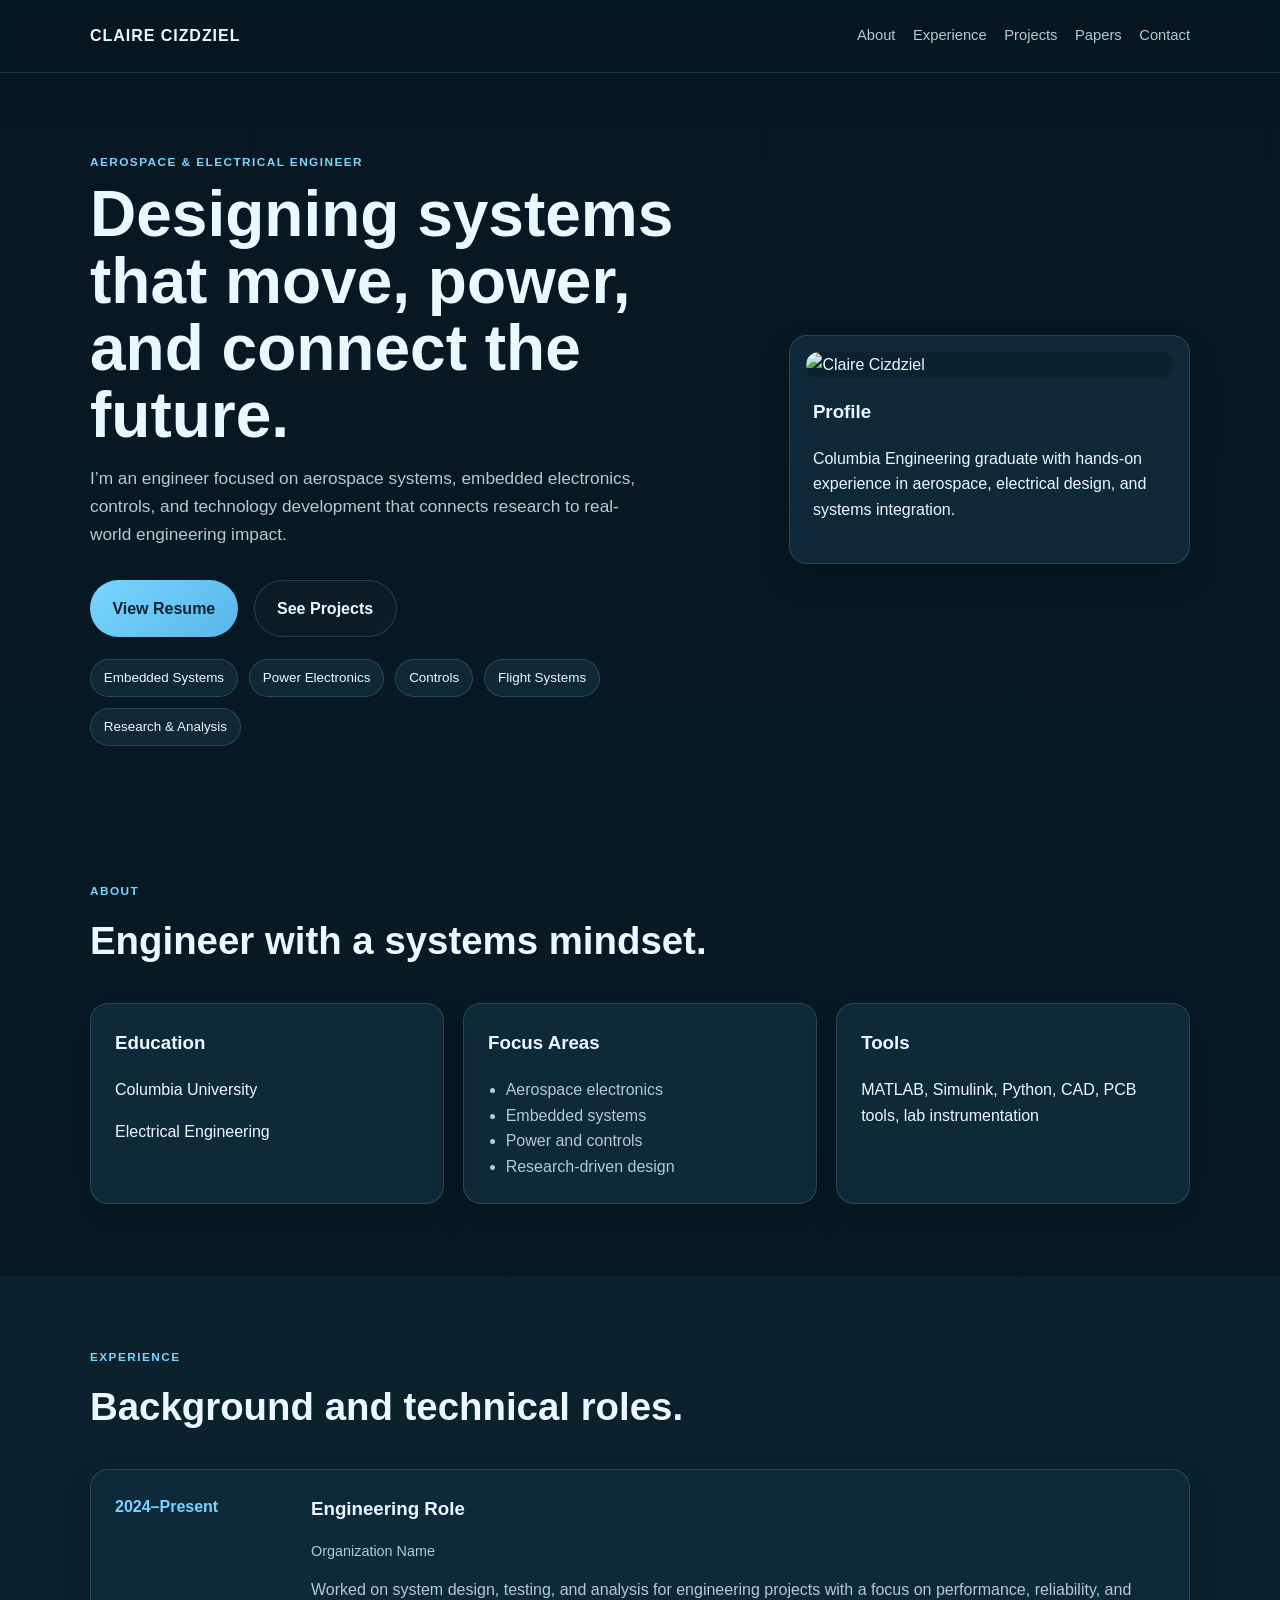
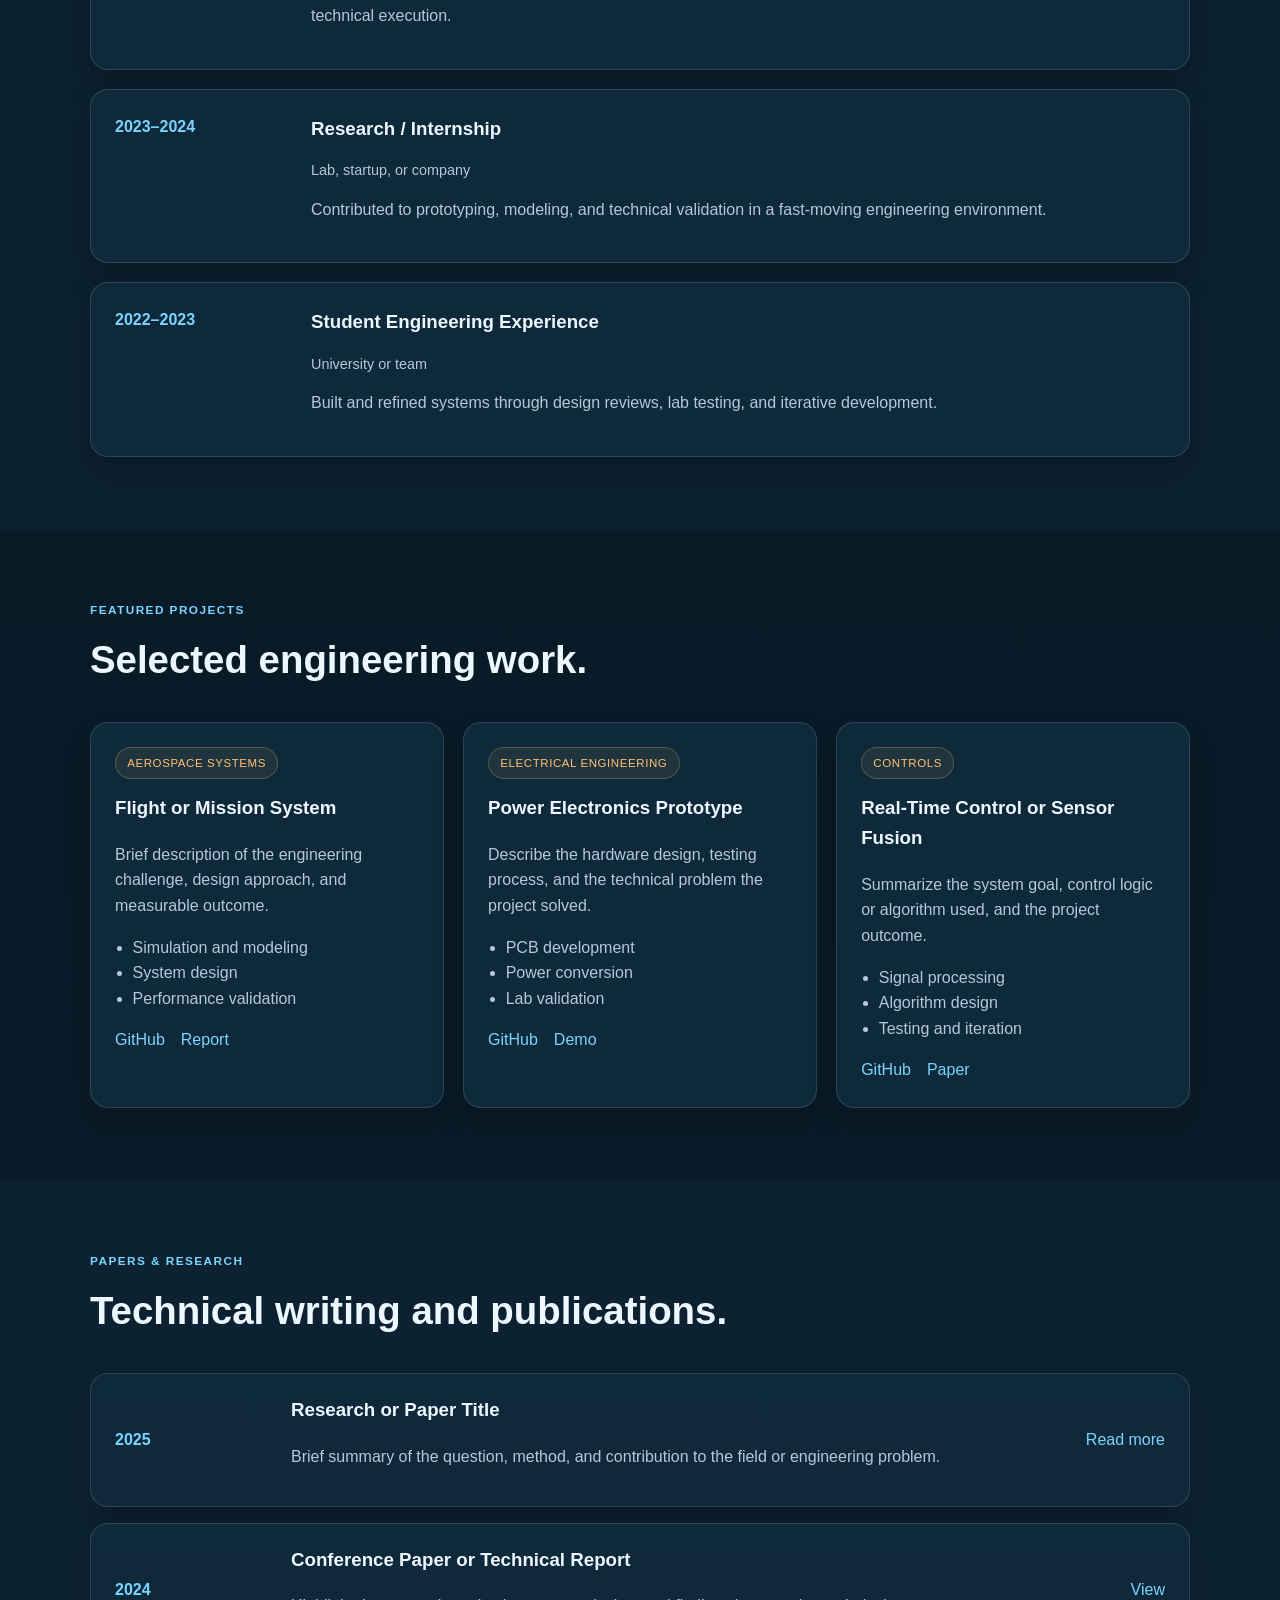
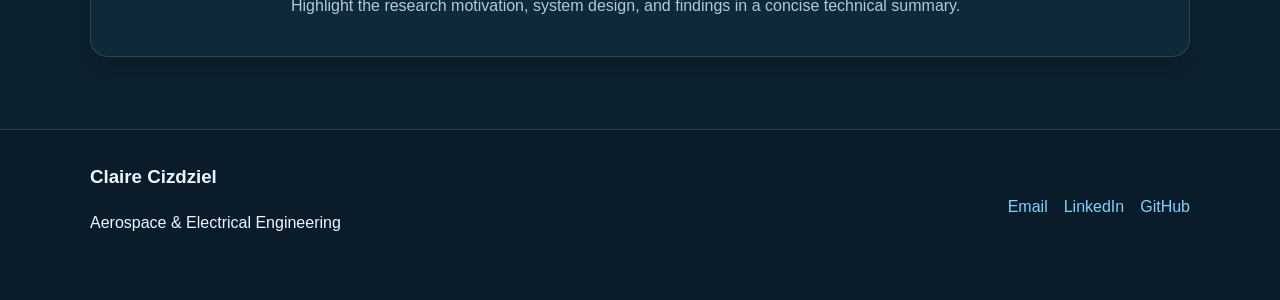
==== index.html @ 83de4743 "site skeleton" ====
<!DOCTYPE html>
<html lang="en">
  <head>
    <meta charset="UTF-8" />
    <meta name="viewport" content="width=device-width, initial-scale=1.0" />
    <title>Claire Cizdziel | Aerospace & Electrical Engineering</title>
    <meta
      name="description"
      content="Portfolio for Claire Cizdziel featuring aerospace and electrical engineering projects, resume, and research."
    />
    <link rel="stylesheet" href="styles.css" />
  </head>
  <body>
    <header class="topbar">
      <div class="container nav">
        <a href="#top" class="brand">Claire Cizdziel</a>
        <nav class="nav-links" aria-label="Main navigation">
          <a href="#about">About</a>
          <a href="#experience">Experience</a>
          <a href="#projects">Projects</a>
          <a href="#papers">Papers</a>
          <a href="#contact">Contact</a>
        </nav>
      </div>
    </header>

    <main id="top">
      <!-- HERO / INTRO SECTION
           Replace the title, short bio, and CTA links with your actual branding and resume PDF.
           Example: update name, headline, focus areas, and resume link.
      -->
      <section class="hero">
        <div class="container hero-grid">
          <div class="hero-copy">
            <p class="eyebrow">Aerospace &amp; Electrical Engineer</p>
            <h1>Designing systems that move, power, and connect the future.</h1>
            <p class="lead">
              I’m an engineer focused on aerospace systems, embedded electronics,
              controls, and technology development that connects research to
              real-world engineering impact.
            </p>

            <div class="hero-actions">
              <!-- Replace this resume link with your final PDF path or portfolio resume section. -->
              <a class="btn btn-primary" href="docs/assets/Claire_Cizdziel_2025_Resume.pdf" target="_blank">View Resume</a>
              <!-- Update this button text if you want a different CTA target. -->
              <a class="btn btn-secondary" href="#projects">See Projects</a>
            </div>

            <!-- Add your strongest technical keywords here: aerospace, controls, embedded, power, systems, CAD, etc. -->
            <ul class="chip-list" aria-label="Core engineering strengths">
              <li>Embedded Systems</li>
              <li>Power Electronics</li>
              <li>Controls</li>
              <li>Flight Systems</li>
              <li>Research &amp; Analysis</li>
            </ul>
          </div>

          <aside class="profile-card">
            <!-- Add your headshot or profile image here. Replace the src with your actual image file. -->
            <div class="profile-photo">
              <img src="docs/assets/DU Profile.png" alt="Claire Cizdziel" />
            </div>
            <div class="mini-bio">
              <h3>Profile</h3>
              <p>
                Columbia Engineering graduate with hands-on experience in
                aerospace, electrical design, and systems integration.
              </p>
            </div>
          </aside>
        </div>
      </section>

      <!-- ABOUT SECTION
           Use this area for your education, technical focus, and core capabilities.
           Update each card with your real background and skills.
      -->
      <section id="about" class="section">
        <div class="container">
          <div class="section-header">
            <p class="eyebrow">About</p>
            <h2>Engineer with a systems mindset.</h2>
          </div>

          <div class="about-grid">
            <article class="info-card">
              <!-- Replace with your actual school, degree, and graduation year. -->
              <h3>Education</h3>
              <p>Columbia University</p>
              <p>Electrical Engineering</p>
            </article>

            <article class="info-card">
              <!-- Add your strongest engineering interest areas here. -->
              <h3>Focus Areas</h3>
              <ul>
                <li>Aerospace electronics</li>
                <li>Embedded systems</li>
                <li>Power and controls</li>
                <li>Research-driven design</li>
              </ul>
            </article>

            <article class="info-card">
              <!-- List tools and software you actually use in your work. -->
              <h3>Tools</h3>
              <p>MATLAB, Simulink, Python, CAD, PCB tools, lab instrumentation</p>
            </article>
          </div>
        </div>
      </section>

      <!-- EXPERIENCE / RESUME SECTION
           This is where you should paste the timeline from your resume.
           Keep each entry as: role, company, dates, 1-2 sentence description.
      -->
      <section id="experience" class="section section-alt">
        <div class="container">
          <div class="section-header">
            <p class="eyebrow">Experience</p>
            <h2>Background and technical roles.</h2>
          </div>

          <div class="timeline">
            <article class="timeline-item">
              <!-- Replace with your actual role date range. -->
              <div class="timeline-date">2024–Present</div>
              <div>
                <!-- Replace with actual title and company. -->
                <h3>Engineering Role</h3>
                <p class="meta">Organization Name</p>
                <p>
                  Worked on system design, testing, and analysis for engineering
                  projects with a focus on performance, reliability, and technical
                  execution.
                </p>
              </div>
            </article>

            <article class="timeline-item">
              <!-- Add more roles here in the same format as your resume. -->
              <div class="timeline-date">2023–2024</div>
              <div>
                <h3>Research / Internship</h3>
                <p class="meta">Lab, startup, or company</p>
                <p>
                  Contributed to prototyping, modeling, and technical validation
                  in a fast-moving engineering environment.
                </p>
              </div>
            </article>

            <article class="timeline-item">
              <div class="timeline-date">2022–2023</div>
              <div>
                <h3>Student Engineering Experience</h3>
                <p class="meta">University or team</p>
                <p>
                  Built and refined systems through design reviews, lab testing,
                  and iterative development.
                </p>
              </div>
            </article>
          </div>
        </div>
      </section>

      <!-- FEATURED PROJECTS SECTION
           Add your strongest 3-5 projects here.
           Keep each card concise: title, category, 1-sentence summary, 3 skill bullets, links.
      -->
      <section id="projects" class="section">
        <div class="container">
          <div class="section-header">
            <p class="eyebrow">Featured Projects</p>
            <h2>Selected engineering work.</h2>
          </div>

          <div class="project-grid">
            <article class="project-card">
              <!-- Replace with your best aerospace or systems project. -->
              <span class="tag">Aerospace Systems</span>
              <h3>Flight or Mission System</h3>
              <p>
                Brief description of the engineering challenge, design approach,
                and measurable outcome.
              </p>
              <ul>
                <li>Simulation and modeling</li>
                <li>System design</li>
                <li>Performance validation</li>
              </ul>
              <div class="project-links">
                <!-- Link to GitHub, demo, poster, or report. -->
                <a href="#">GitHub</a>
                <a href="#">Report</a>
              </div>
            </article>

            <article class="project-card">
              <!-- Use this block for a power, hardware, or embedded systems project. -->
              <span class="tag">Electrical Engineering</span>
              <h3>Power Electronics Prototype</h3>
              <p>
                Describe the hardware design, testing process, and the technical
                problem the project solved.
              </p>
              <ul>
                <li>PCB development</li>
                <li>Power conversion</li>
                <li>Lab validation</li>
              </ul>
              <div class="project-links">
                <a href="#">GitHub</a>
                <a href="#">Demo</a>
              </div>
            </article>

            <article class="project-card">
              <!-- Use this for controls, signal processing, or algorithm-heavy work. -->
              <span class="tag">Controls</span>
              <h3>Real-Time Control or Sensor Fusion</h3>
              <p>
                Summarize the system goal, control logic or algorithm used, and
                the project outcome.
              </p>
              <ul>
                <li>Signal processing</li>
                <li>Algorithm design</li>
                <li>Testing and iteration</li>
              </ul>
              <div class="project-links">
                <a href="#">GitHub</a>
                <a href="#">Paper</a>
              </div>
            </article>
          </div>
        </div>
      </section>

      <!-- PAPERS / RESEARCH SECTION
           Add publications, conference posters, reports, or technical writing here.
           Each item can include title, year, summary, and link.
      -->
      <section id="papers" class="section section-alt">
        <div class="container">
          <div class="section-header">
            <p class="eyebrow">Papers &amp; Research</p>
            <h2>Technical writing and publications.</h2>
          </div>

          <div class="paper-list">
            <article class="paper-card">
              <!-- Replace with a paper title, year, and short abstract summary. -->
              <div class="paper-year">2025</div>
              <div>
                <h3>Research or Paper Title</h3>
                <p>
                  Brief summary of the question, method, and contribution to the
                  field or engineering problem.
                </p>
              </div>
              <a href="#">Read more</a>
            </article>

            <article class="paper-card">
              <!-- Add additional papers or technical reports here. -->
              <div class="paper-year">2024</div>
              <div>
                <h3>Conference Paper or Technical Report</h3>
                <p>
                  Highlight the research motivation, system design, and findings
                  in a concise technical summary.
                </p>
              </div>
              <a href="#">View</a>
            </article>
          </div>
        </div>
      </section>
    </main>

    <!-- CONTACT FOOTER
         Replace the email, LinkedIn, GitHub, and resume links with your actual public profiles.
    -->
    <footer id="contact">
      <div class="container footer-row">
        <div>
          <h3>Claire Cizdziel</h3>
          <p>Aerospace &amp; Electrical Engineering</p>
        </div>

        <div class="contact-links">
          <a href="mailto:clairecizdziel@gmail.com">Email</a>
          <a href="https://www.linkedin.com/in/claire-cizdziel/" target="_blank" rel="noreferrer">LinkedIn</a>
          <a href="https://github.com/" target="_blank" rel="noreferrer">GitHub</a>
        </div>
      </div>
    </footer>
  </body>
</html>
---- styles.css ----
:root {
  --bg: #071822;
  --bg-soft: #0d2230;
  --panel: #102b3b;
  --panel-alt: #15364a;
  --text: #edf7ff;
  --muted: #b4c9d8;
  --line: rgba(180, 201, 216, 0.18);
  --primary: #7bd4ff;
  --primary-strong: #57b7e8;
  --accent: #ffbf75;
  --shadow: rgba(0, 0, 0, 0.2);
}

* {
  box-sizing: border-box;
}

html {
  scroll-behavior: smooth;
}

body {
  margin: 0;
  font-family: Arial, Helvetica, sans-serif;
  background: linear-gradient(180deg, var(--bg) 0%, #0a1c2a 100%);
  color: var(--text);
  line-height: 1.6;
}

img {
  max-width: 100%;
  display: block;
}

p,
ul,
h1,
h2,
h3 {
  margin-top: 0;
}

a {
  color: var(--primary);
  text-decoration: none;
}

a:hover {
  text-decoration: underline;
}

.container {
  width: min(1100px, calc(100% - 2rem));
  margin: 0 auto;
}

.topbar {
  position: sticky;
  top: 0;
  z-index: 20;
  background: rgba(7, 24, 34, 0.85);
  border-bottom: 1px solid var(--line);
  backdrop-filter: blur(8px);
}

.nav {
  display: flex;
  justify-content: space-between;
  align-items: center;
  min-height: 72px;
  gap: 1rem;
}

.brand {
  font-size: 1rem;
  font-weight: 700;
  letter-spacing: 0.06em;
  text-transform: uppercase;
  color: var(--text);
}

.nav-links {
  display: flex;
  flex-wrap: wrap;
  gap: 1.1rem;
}

.nav-links a {
  color: var(--muted);
  font-size: 0.92rem;
}

.section {
  padding: 4.5rem 0;
}

.section-alt {
  background: rgba(16, 43, 59, 0.45);
}

.section-header {
  margin-bottom: 2rem;
}

.eyebrow {
  margin-bottom: 0.55rem;
  font-size: 0.74rem;
  letter-spacing: 0.12em;
  text-transform: uppercase;
  color: var(--primary);
  font-weight: 700;
}

h1 {
  font-size: clamp(2.4rem, 5vw, 4.25rem);
  line-height: 1.05;
  margin-bottom: 1rem;
}

h2 {
  font-size: clamp(2rem, 3vw, 2.8rem);
  margin-bottom: 0.5rem;
}

.lead {
  font-size: 1.08rem;
  color: var(--muted);
  max-width: 58ch;
}

.hero {
  padding: 5rem 0 4rem;
}

.hero-grid {
  display: grid;
  grid-template-columns: 1.5fr 0.9fr;
  gap: 2rem;
  align-items: center;
}

.hero-actions {
  display: flex;
  flex-wrap: wrap;
  gap: 1rem;
  margin: 2rem 0 1.4rem;
}

.btn {
  display: inline-flex;
  align-items: center;
  justify-content: center;
  padding: 0.9rem 1.4rem;
  border-radius: 999px;
  font-weight: 700;
  transition: transform 0.15s ease;
}

.btn:hover {
  transform: translateY(-1px);
  text-decoration: none;
}

.btn-primary {
  background: linear-gradient(135deg, var(--primary), var(--primary-strong));
  color: #06222e;
}

.btn-secondary {
  border: 1px solid var(--line);
  color: var(--text);
  background: rgba(255, 255, 255, 0.02);
}

.chip-list {
  list-style: none;
  margin: 0;
  padding: 0;
  display: flex;
  flex-wrap: wrap;
  gap: 0.7rem;
}

.chip-list li {
  border: 1px solid rgba(123, 212, 255, 0.2);
  background: rgba(123, 212, 255, 0.08);
  padding: 0.45rem 0.8rem;
  border-radius: 999px;
  color: var(--text);
  font-size: 0.84rem;
}

.profile-card,
.info-card,
.project-card,
.paper-card,
.timeline-item {
  background: rgba(16, 43, 59, 0.92);
  border: 1px solid var(--line);
  border-radius: 18px;
  box-shadow: 0 16px 30px var(--shadow);
}

.profile-card {
  padding: 1rem;
}

.profile-photo {
  border-radius: 16px;
  overflow: hidden;
  background: #0d2230;
  margin-bottom: 1rem;
}

.profile-photo img {
  width: 100%;
  height: 100%;
  object-fit: cover;
}

.mini-bio {
  padding: 0.2rem 0.4rem 0.5rem;
}

.about-grid {
  display: grid;
  grid-template-columns: repeat(3, minmax(0, 1fr));
  gap: 1.2rem;
}

.info-card {
  padding: 1.5rem;
}

.info-card ul {
  margin: 0.8rem 0 0 1.1rem;
  padding: 0;
  color: var(--muted);
}

.timeline {
  display: grid;
  gap: 1.2rem;
}

.timeline-item {
  display: grid;
  grid-template-columns: 180px 1fr;
  gap: 1rem;
  padding: 1.5rem;
}

.timeline-date {
  color: var(--primary);
  font-weight: 700;
}

.meta {
  color: var(--muted);
  font-size: 0.9rem;
  margin-top: -0.2rem;
}

.timeline-item p {
  color: var(--muted);
}

.project-grid {
  display: grid;
  grid-template-columns: repeat(3, minmax(0, 1fr));
  gap: 1.2rem;
}

.project-card {
  padding: 1.5rem;
}

.tag {
  display: inline-block;
  padding: 0.35rem 0.7rem;
  border-radius: 999px;
  font-size: 0.72rem;
  letter-spacing: 0.05em;
  text-transform: uppercase;
  border: 1px solid rgba(255, 191, 117, 0.25);
  background: rgba(255, 191, 117, 0.08);
  color: var(--accent);
  margin-bottom: 0.9rem;
}

.project-card p,
.project-card li,
.paper-card p {
  color: var(--muted);
}

.project-card ul {
  margin: 1rem 0 0 1.1rem;
  padding: 0;
}

.project-links {
  display: flex;
  gap: 1rem;
  margin-top: 1rem;
  flex-wrap: wrap;
}

.paper-list {
  display: grid;
  gap: 1rem;
}

.paper-card {
  padding: 1.3rem 1.5rem;
  display: grid;
  grid-template-columns: 160px 1fr auto;
  gap: 1rem;
  align-items: center;
}

.paper-year {
  color: var(--primary);
  font-weight: 700;
}

footer {
  padding: 2rem 0 3rem;
  border-top: 1px solid var(--line);
}

.footer-row {
  display: flex;
  justify-content: space-between;
  align-items: center;
  gap: 1rem;
  flex-wrap: wrap;
}

.contact-links {
  display: flex;
  gap: 1rem;
  flex-wrap: wrap;
}

@media (max-width: 860px) {
  .hero-grid,
  .about-grid,
  .project-grid,
  .paper-card,
  .timeline-item {
    grid-template-columns: 1fr;
  }

  .nav {
    flex-direction: column;
    justify-content: center;
    padding: 1rem 0;
  }

  .nav-links {
    justify-content: center;
  }

  .hero {
    padding-top: 3.5rem;
  }
}
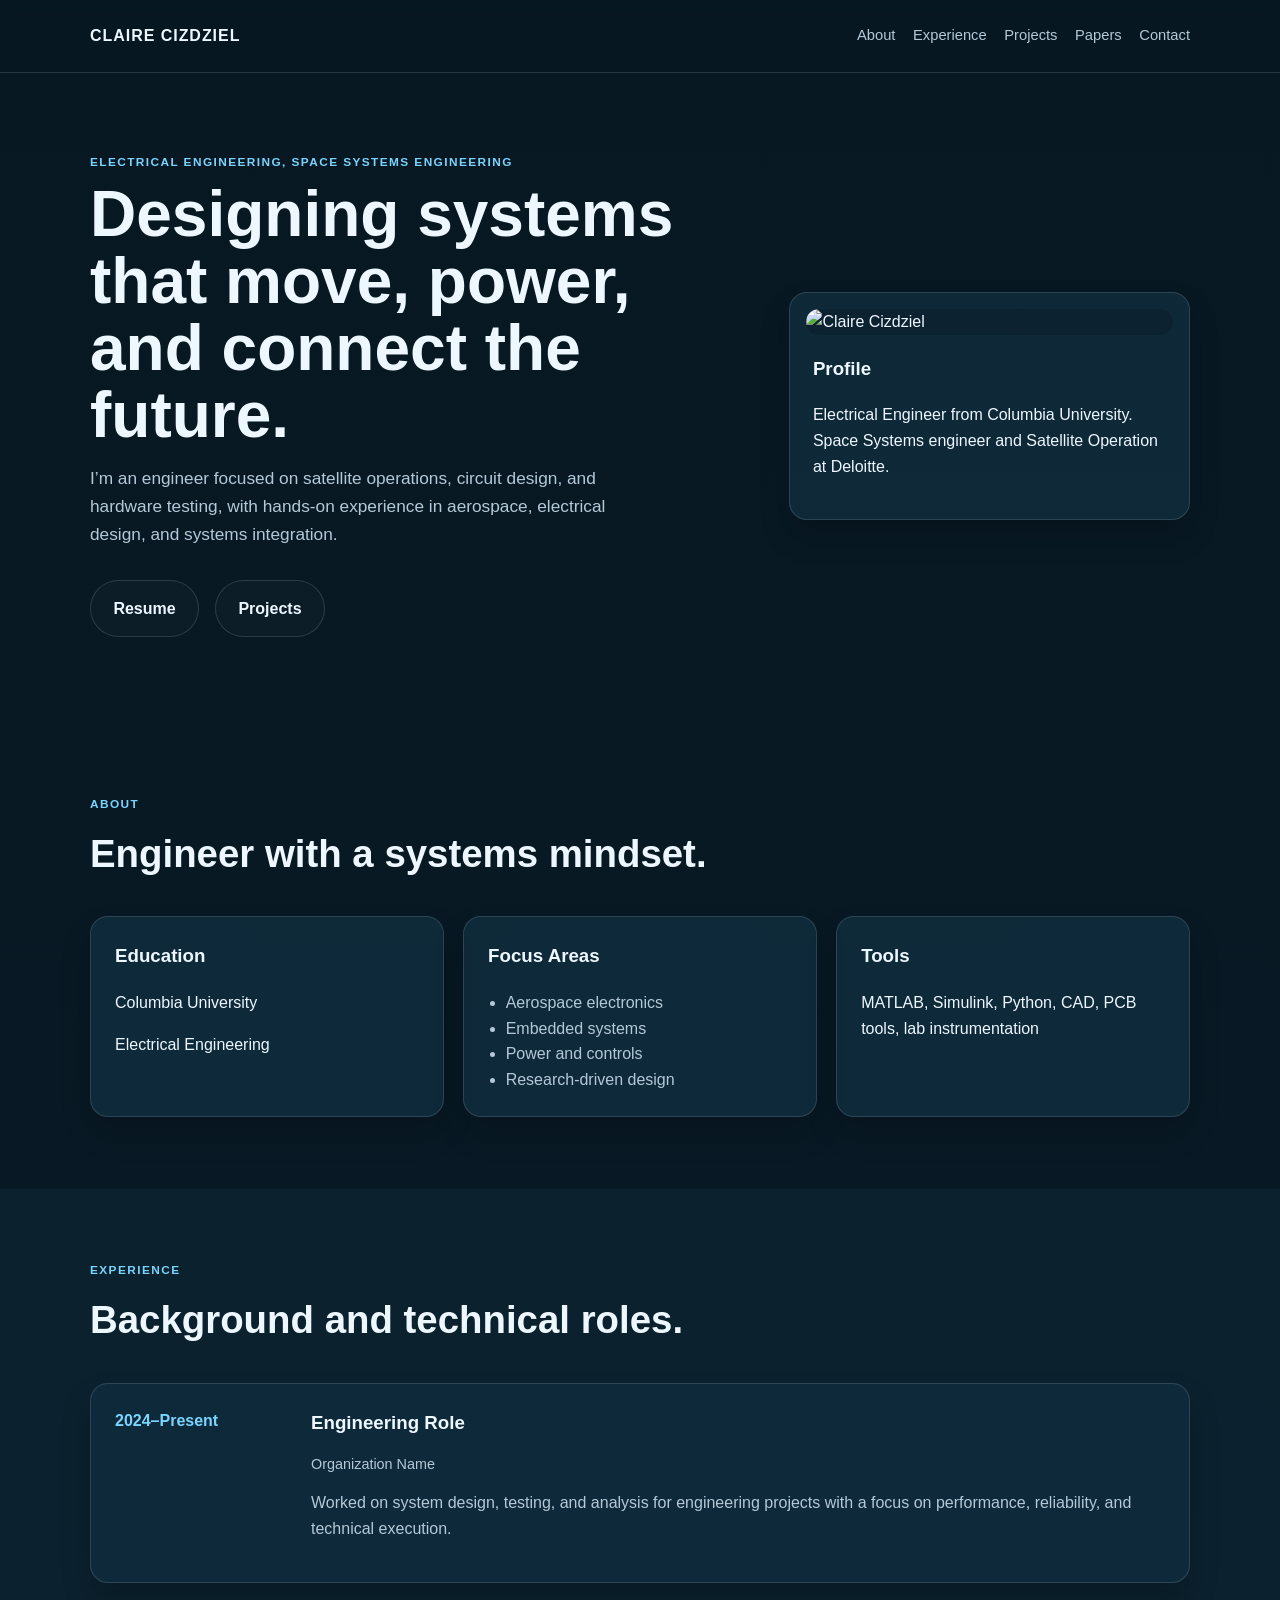
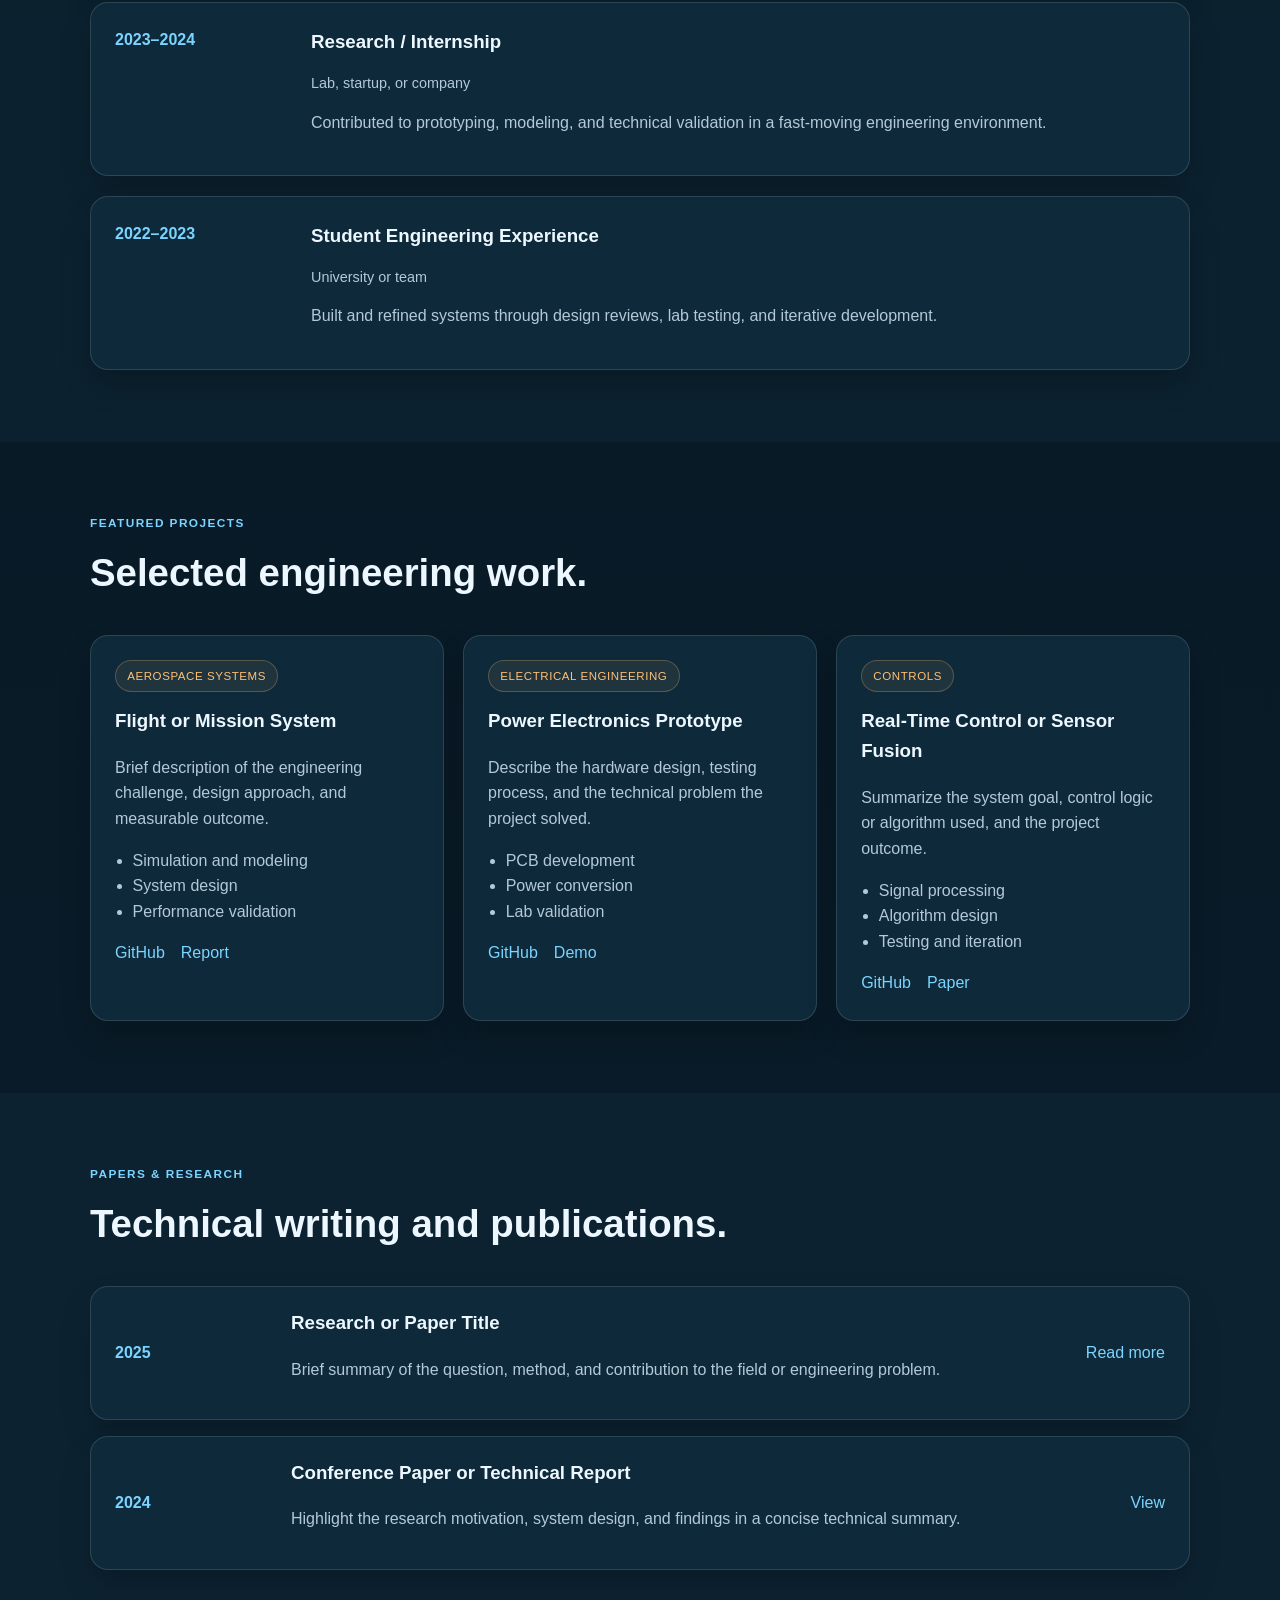
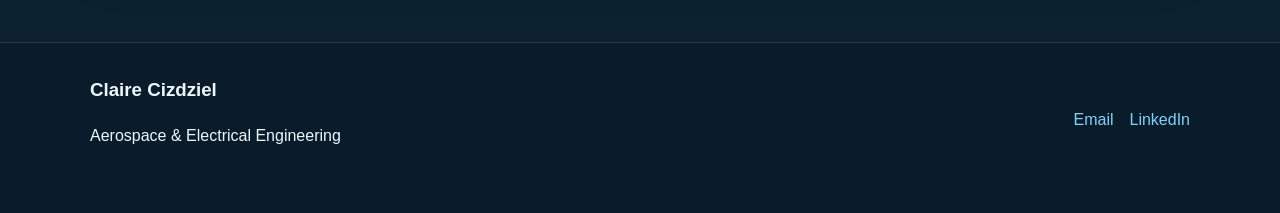
==== commit 42bb9c71: "update webpage" ====
--- a/index.html
+++ b/index.html
@@ -3,10 +3,10 @@
   <head>
     <meta charset="UTF-8" />
     <meta name="viewport" content="width=device-width, initial-scale=1.0" />
-    <title>Claire Cizdziel | Aerospace & Electrical Engineering</title>
+    <title>Claire Cizdziel Portfolio </title>
     <meta
       name="description"
-      content="Portfolio for Claire Cizdziel featuring aerospace and electrical engineering projects, resume, and research."
+      content="Portfolio for Claire Cizdziel"
     />
     <link rel="stylesheet" href="styles.css" />
   </head>
@@ -32,29 +32,20 @@
       <section class="hero">
         <div class="container hero-grid">
           <div class="hero-copy">
-            <p class="eyebrow">Aerospace &amp; Electrical Engineer</p>
+            <p class="eyebrow">Electrical Engineering, Space Systems Engineering</p>
             <h1>Designing systems that move, power, and connect the future.</h1>
             <p class="lead">
-              I’m an engineer focused on aerospace systems, embedded electronics,
-              controls, and technology development that connects research to
-              real-world engineering impact.
+              I’m an engineer focused on satellite operations, circuit design, and hardware testing, with hands-on experience in
+                aerospace, electrical design, and systems integration.
             </p>
 
             <div class="hero-actions">
               <!-- Replace this resume link with your final PDF path or portfolio resume section. -->
-              <a class="btn btn-primary" href="docs/assets/Claire_Cizdziel_2025_Resume.pdf" target="_blank">View Resume</a>
+              <a class="btn btn-secondary" href="docs/assets/Claire_Cizdziel_2025_Resume.pdf" target="_blank">Resume</a>
               <!-- Update this button text if you want a different CTA target. -->
-              <a class="btn btn-secondary" href="#projects">See Projects</a>
+              <a class="btn btn-secondary" href="#projects">Projects</a>
             </div>
 
-            <!-- Add your strongest technical keywords here: aerospace, controls, embedded, power, systems, CAD, etc. -->
-            <ul class="chip-list" aria-label="Core engineering strengths">
-              <li>Embedded Systems</li>
-              <li>Power Electronics</li>
-              <li>Controls</li>
-              <li>Flight Systems</li>
-              <li>Research &amp; Analysis</li>
-            </ul>
           </div>
 
           <aside class="profile-card">
@@ -65,8 +56,7 @@
             <div class="mini-bio">
               <h3>Profile</h3>
               <p>
-                Columbia Engineering graduate with hands-on experience in
-                aerospace, electrical design, and systems integration.
+                Electrical Engineer from Columbia University. Space Systems engineer and Satellite Operation at Deloitte.
               </p>
             </div>
           </aside>
@@ -295,7 +285,6 @@
         <div class="contact-links">
           <a href="mailto:clairecizdziel@gmail.com">Email</a>
           <a href="https://www.linkedin.com/in/claire-cizdziel/" target="_blank" rel="noreferrer">LinkedIn</a>
-          <a href="https://github.com/" target="_blank" rel="noreferrer">GitHub</a>
         </div>
       </div>
     </footer>
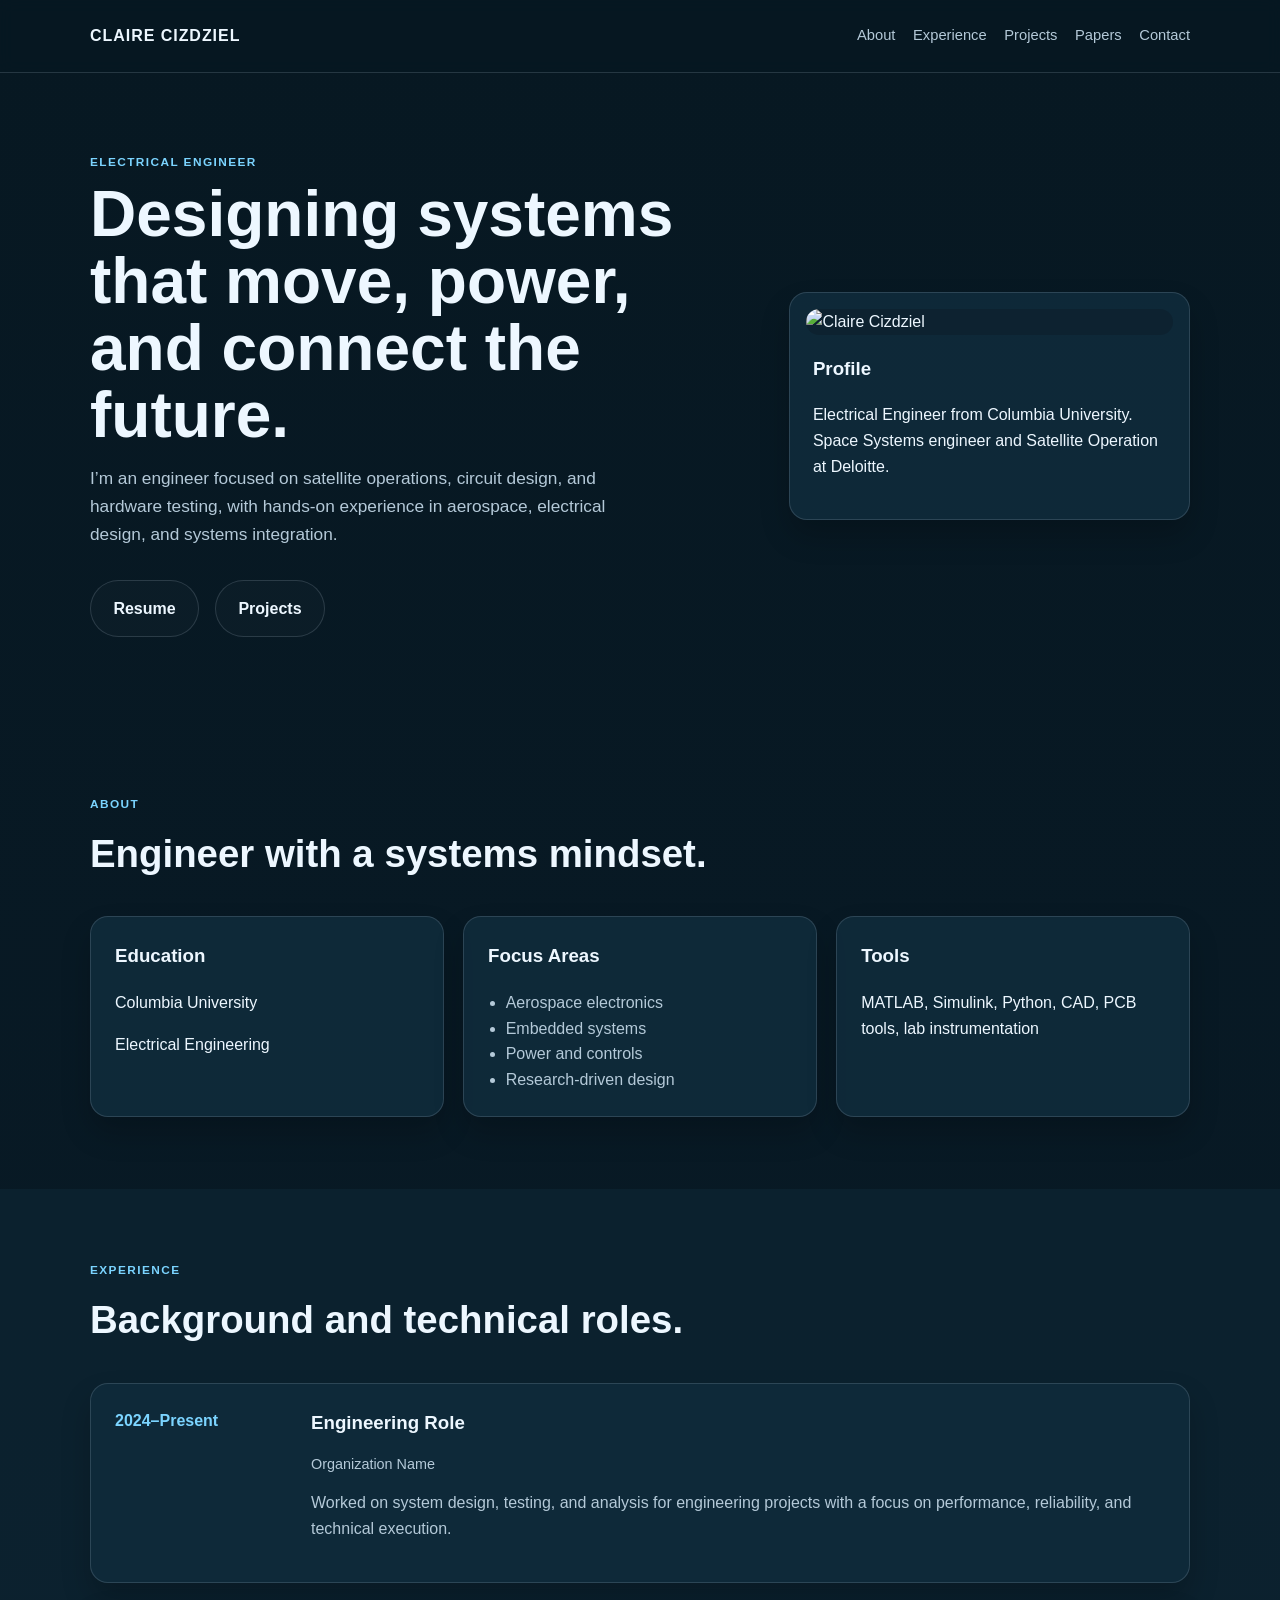
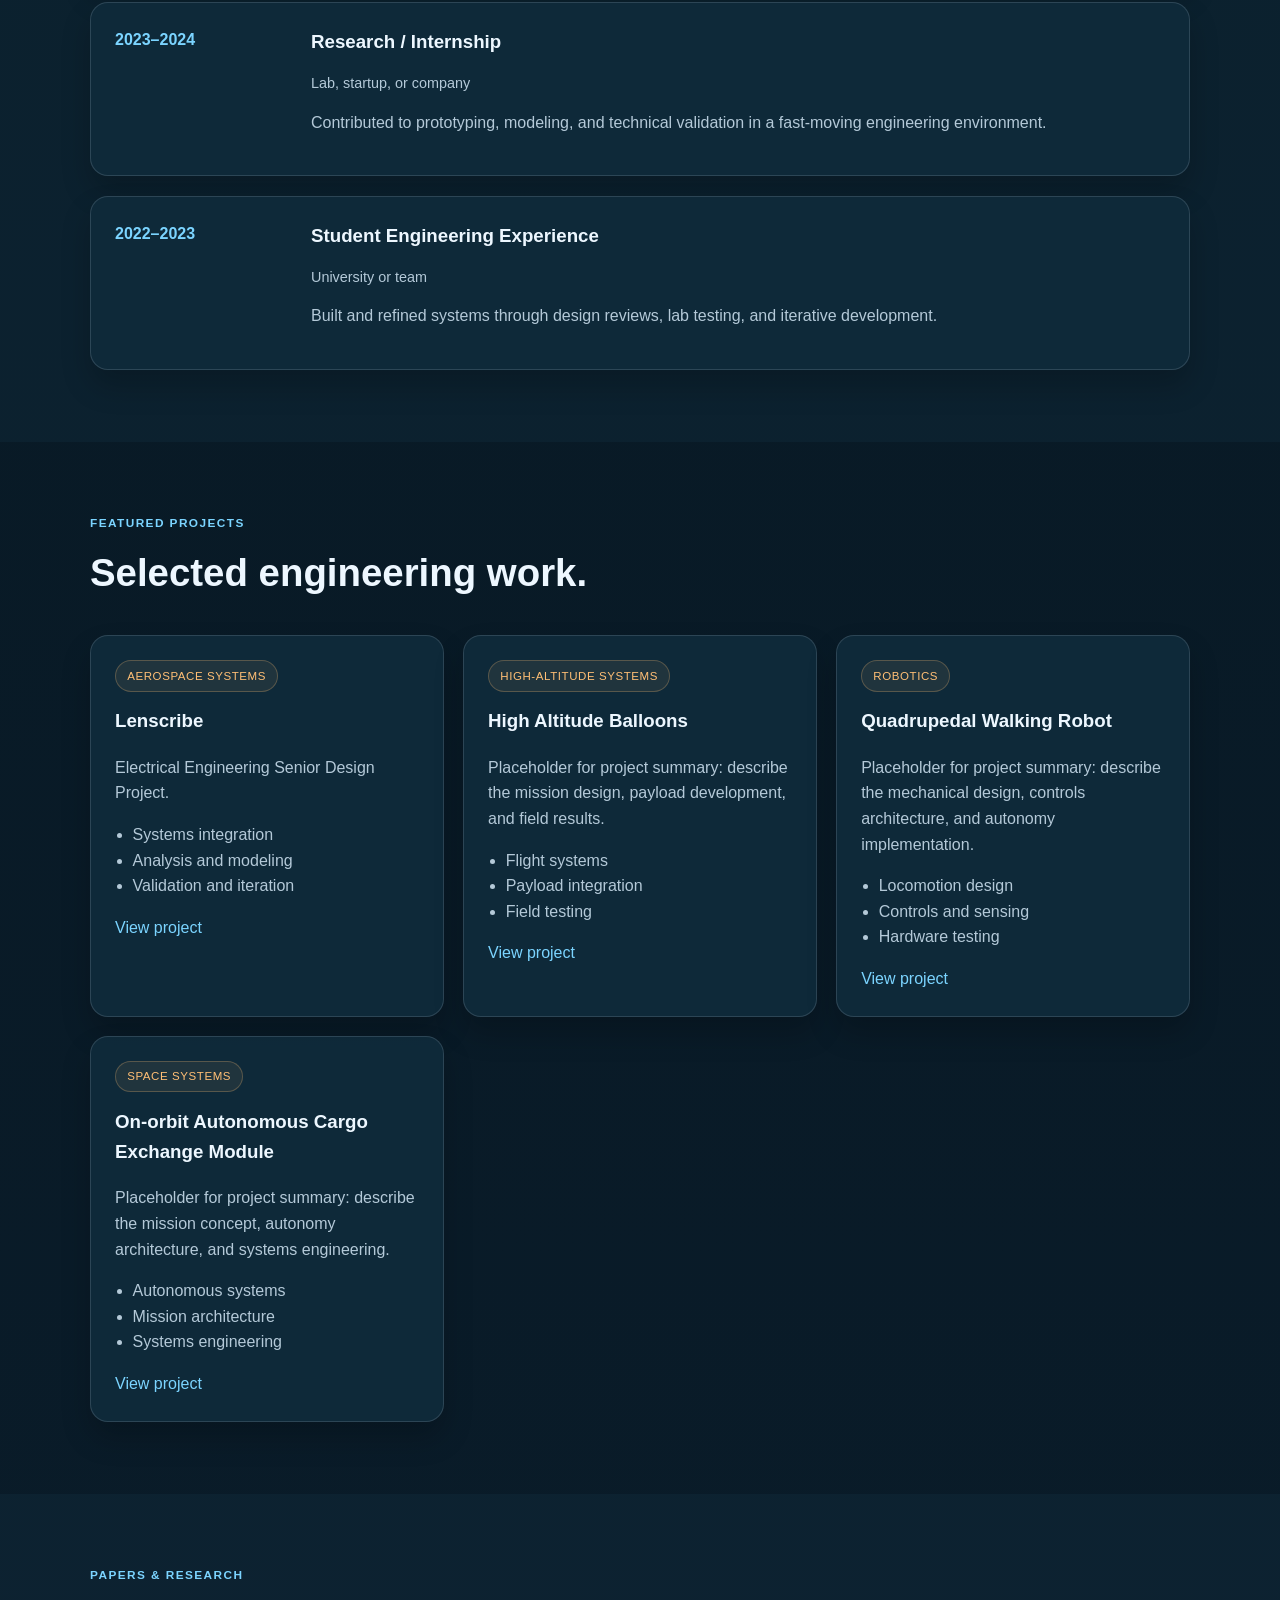
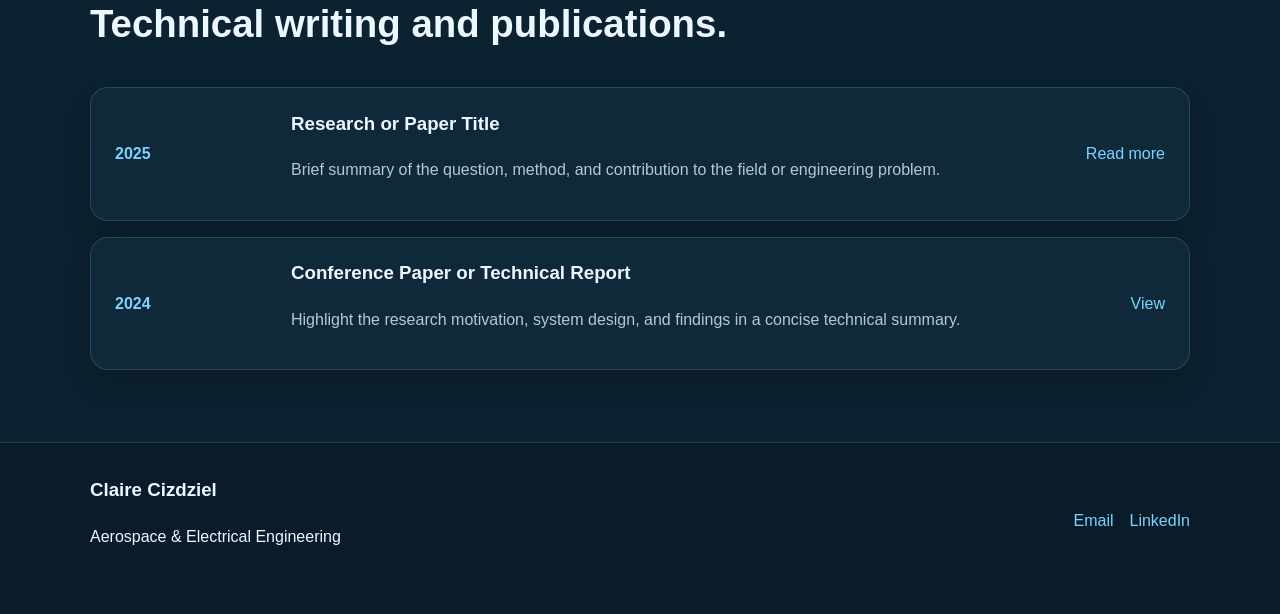
==== commit c499503e: "project pages" ====
--- a/index.html
+++ b/index.html
@@ -32,7 +32,7 @@
       <section class="hero">
         <div class="container hero-grid">
           <div class="hero-copy">
-            <p class="eyebrow">Electrical Engineering, Space Systems Engineering</p>
+            <p class="eyebrow">Electrical Engineer</p>
             <h1>Designing systems that move, power, and connect the future.</h1>
             <p class="lead">
               I’m an engineer focused on satellite operations, circuit design, and hardware testing, with hands-on experience in
@@ -169,61 +169,74 @@
           </div>
 
           <div class="project-grid">
+            <!-- PROJECT 1: LENSCRIBE -->
             <article class="project-card">
-              <!-- Replace with your best aerospace or systems project. -->
               <span class="tag">Aerospace Systems</span>
-              <h3>Flight or Mission System</h3>
-              <p>
-                Brief description of the engineering challenge, design approach,
-                and measurable outcome.
-              </p>
-              <ul>
-                <li>Simulation and modeling</li>
-                <li>System design</li>
-                <li>Performance validation</li>
+              <h3>Lenscribe</h3>
+              <p>
+                Electrical Engineering Senior Design Project. 
+              </p>
+              <ul>
+                <li>Systems integration</li>
+                <li>Analysis and modeling</li>
+                <li>Validation and iteration</li>
               </ul>
               <div class="project-links">
-                <!-- Link to GitHub, demo, poster, or report. -->
-                <a href="#">GitHub</a>
-                <a href="#">Report</a>
-              </div>
-            </article>
-
+                <a href="projects/lenscribe.html">View project</a>
+              </div>
+            </article>
+
+            <!-- PROJECT 2: HIGH ALTITUDE BALLOONS -->
             <article class="project-card">
-              <!-- Use this block for a power, hardware, or embedded systems project. -->
-              <span class="tag">Electrical Engineering</span>
-              <h3>Power Electronics Prototype</h3>
-              <p>
-                Describe the hardware design, testing process, and the technical
-                problem the project solved.
-              </p>
-              <ul>
-                <li>PCB development</li>
-                <li>Power conversion</li>
-                <li>Lab validation</li>
+              <span class="tag">High-Altitude Systems</span>
+              <h3>High Altitude Balloons</h3>
+              <p>
+                Placeholder for project summary: describe the mission design,
+                payload development, and field results.
+              </p>
+              <ul>
+                <li>Flight systems</li>
+                <li>Payload integration</li>
+                <li>Field testing</li>
               </ul>
               <div class="project-links">
-                <a href="#">GitHub</a>
-                <a href="#">Demo</a>
-              </div>
-            </article>
-
+                <a href="projects/high-altitude-balloons.html">View project</a>
+              </div>
+            </article>
+
+            <!-- PROJECT 3: QUADRUPEDAL WALKING ROBOT -->
             <article class="project-card">
-              <!-- Use this for controls, signal processing, or algorithm-heavy work. -->
-              <span class="tag">Controls</span>
-              <h3>Real-Time Control or Sensor Fusion</h3>
-              <p>
-                Summarize the system goal, control logic or algorithm used, and
-                the project outcome.
-              </p>
-              <ul>
-                <li>Signal processing</li>
-                <li>Algorithm design</li>
-                <li>Testing and iteration</li>
+              <span class="tag">Robotics</span>
+              <h3>Quadrupedal Walking Robot</h3>
+              <p>
+                Placeholder for project summary: describe the mechanical design,
+                controls architecture, and autonomy implementation.
+              </p>
+              <ul>
+                <li>Locomotion design</li>
+                <li>Controls and sensing</li>
+                <li>Hardware testing</li>
               </ul>
               <div class="project-links">
-                <a href="#">GitHub</a>
-                <a href="#">Paper</a>
+                <a href="projects/quadrupedal-walking-robot.html">View project</a>
+              </div>
+            </article>
+
+            <!-- PROJECT 4: ON-ORBIT AUTONOMOUS CARGO EXCHANGE MODULE -->
+            <article class="project-card">
+              <span class="tag">Space Systems</span>
+              <h3>On-orbit Autonomous Cargo Exchange Module</h3>
+              <p>
+                Placeholder for project summary: describe the mission concept,
+                autonomy architecture, and systems engineering.
+              </p>
+              <ul>
+                <li>Autonomous systems</li>
+                <li>Mission architecture</li>
+                <li>Systems engineering</li>
+              </ul>
+              <div class="project-links">
+                <a href="projects/on-orbit-autonomous-cargo-exchange-module.html">View project</a>
               </div>
             </article>
           </div>
--- a/styles.css
+++ b/styles.css
@@ -325,6 +325,70 @@
   font-weight: 700;
 }
 
+/* ========== PROJECT DETAIL PAGE STYLES ========== */
+.project-detail-page {
+  background: linear-gradient(180deg, var(--bg) 0%, #0a1c2a 100%);
+  color: var(--text);
+}
+
+.project-hero {
+  padding: 5rem 0 3rem;
+}
+
+.project-hero-inner {
+  max-width: 900px;
+}
+
+.project-hero .eyebrow {
+  margin-bottom: 1rem;
+}
+
+.project-hero h1 {
+  margin-bottom: 1rem;
+}
+
+.project-summary {
+  color: var(--muted);
+  font-size: 1.08rem;
+  max-width: 70ch;
+}
+
+.project-content {
+  display: grid;
+  gap: 1.5rem;
+  padding-bottom: 4rem;
+}
+
+.content-block {
+  background: rgba(16, 43, 59, 0.92);
+  border: 1px solid var(--line);
+  border-radius: 18px;
+  box-shadow: 0 16px 30px var(--shadow);
+  padding: 1.6rem 1.8rem;
+}
+
+.content-block h2 {
+  font-size: 1.5rem;
+  margin-bottom: 0.75rem;
+  color: var(--text);
+}
+
+.content-block p,
+.content-block li {
+  color: var(--muted);
+}
+
+.content-block ul {
+  margin: 0.75rem 0 0 1.2rem;
+  padding: 0;
+}
+
+.back-link {
+  display: inline-block;
+  margin-top: 1rem;
+}
+/* ========== END PROJECT DETAIL PAGE STYLES ========== */
+
 footer {
   padding: 2rem 0 3rem;
   border-top: 1px solid var(--line);
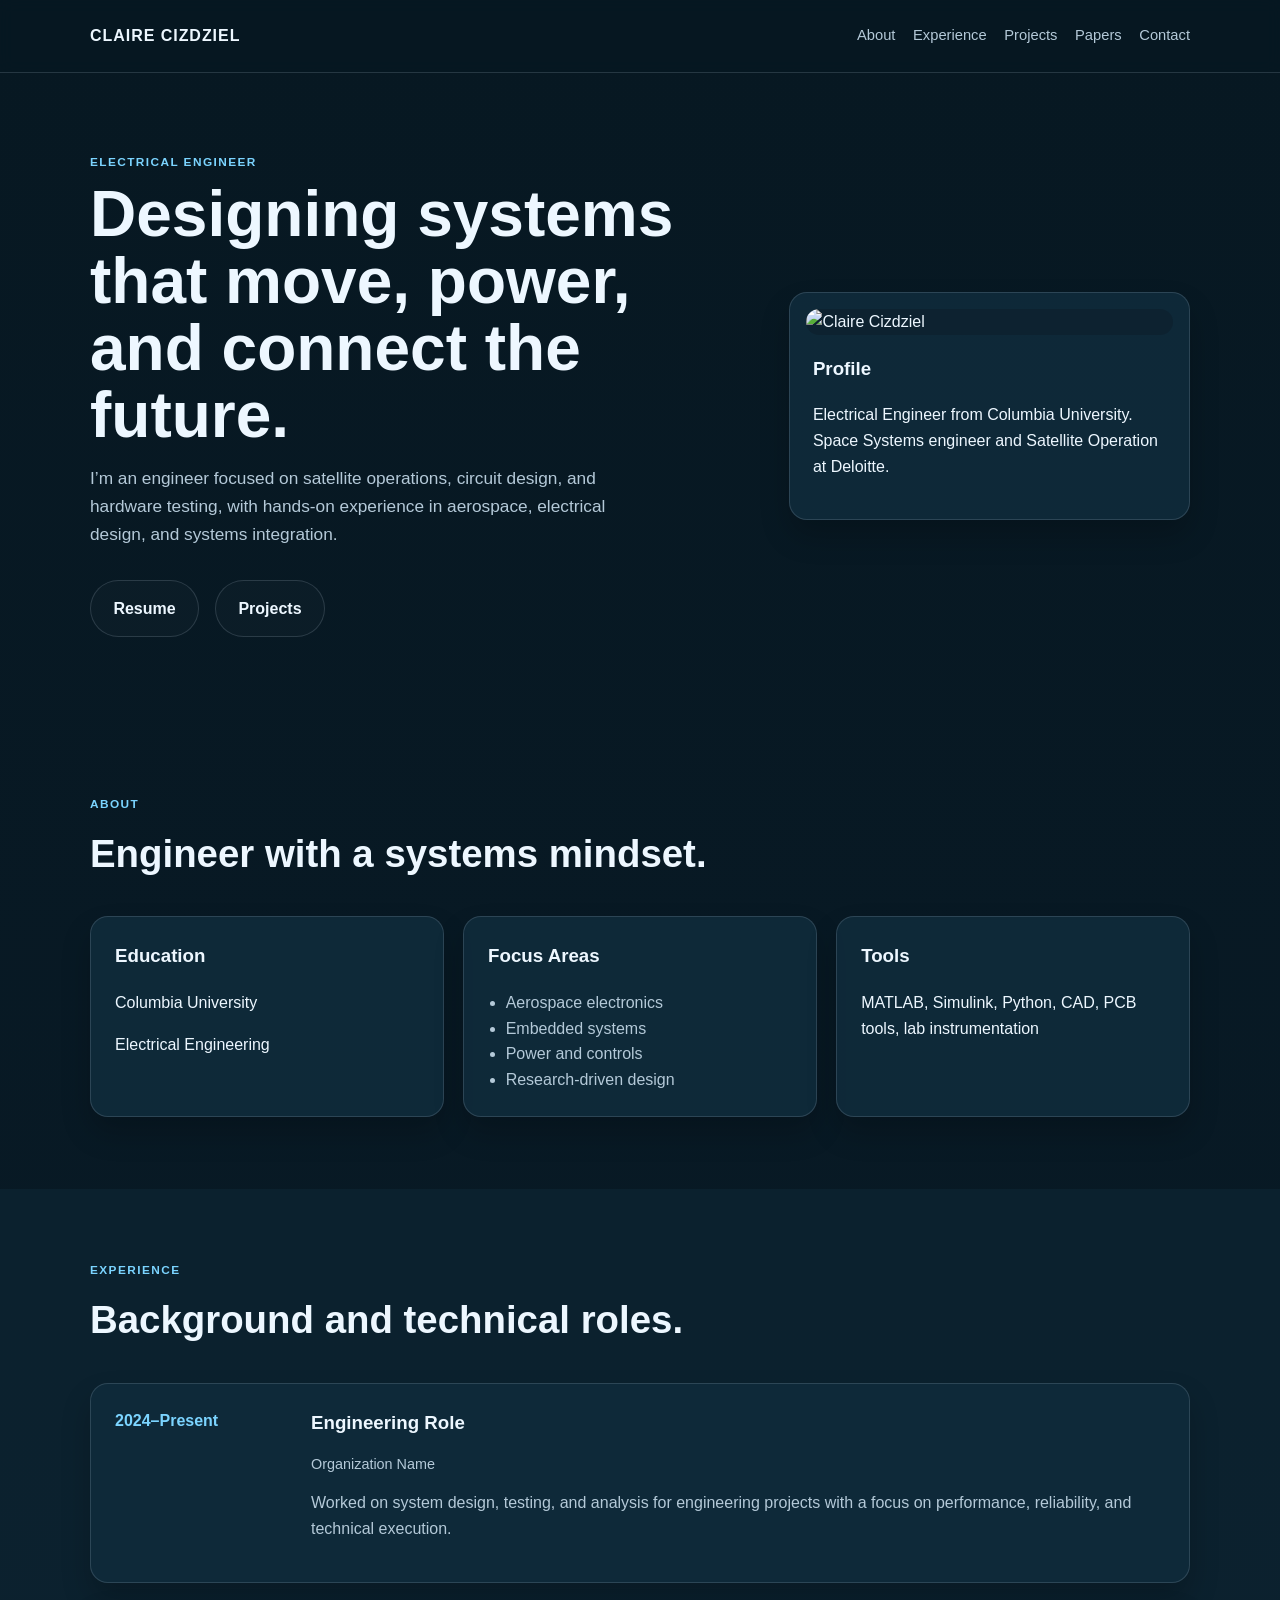
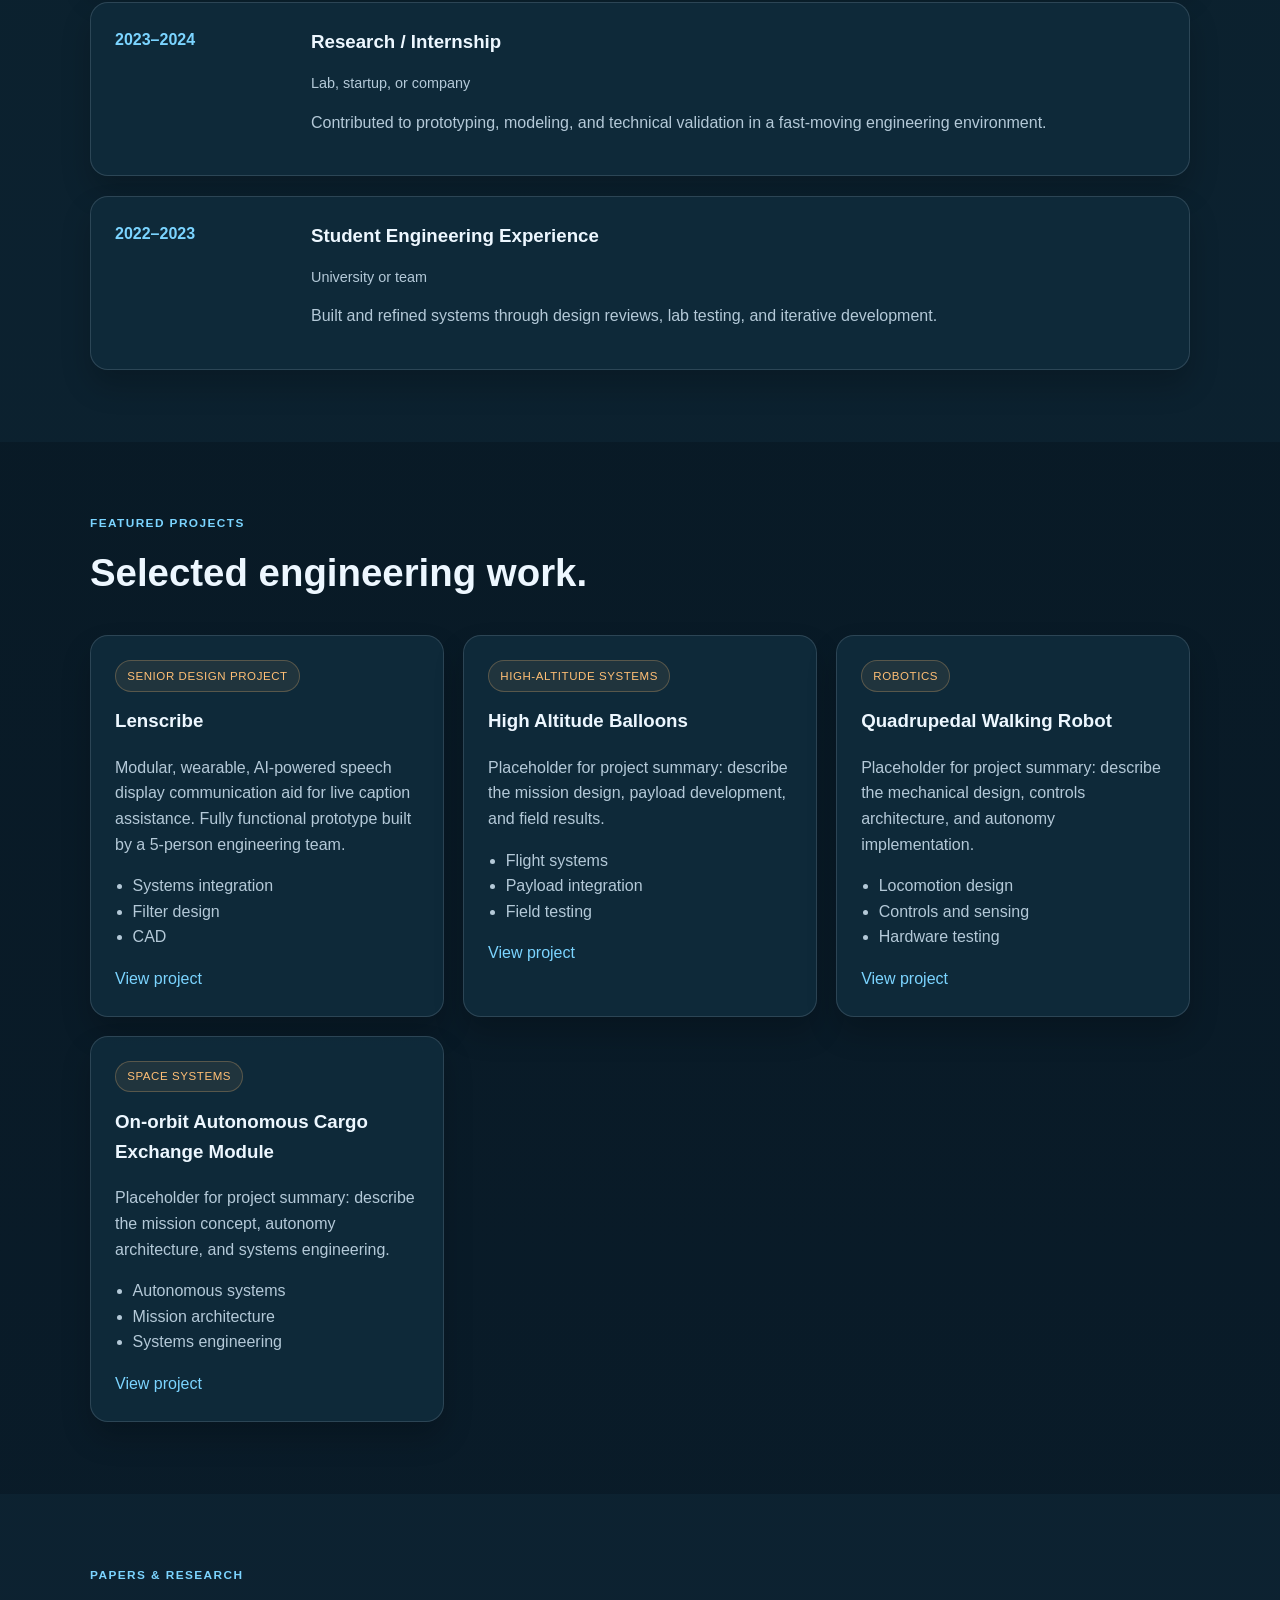
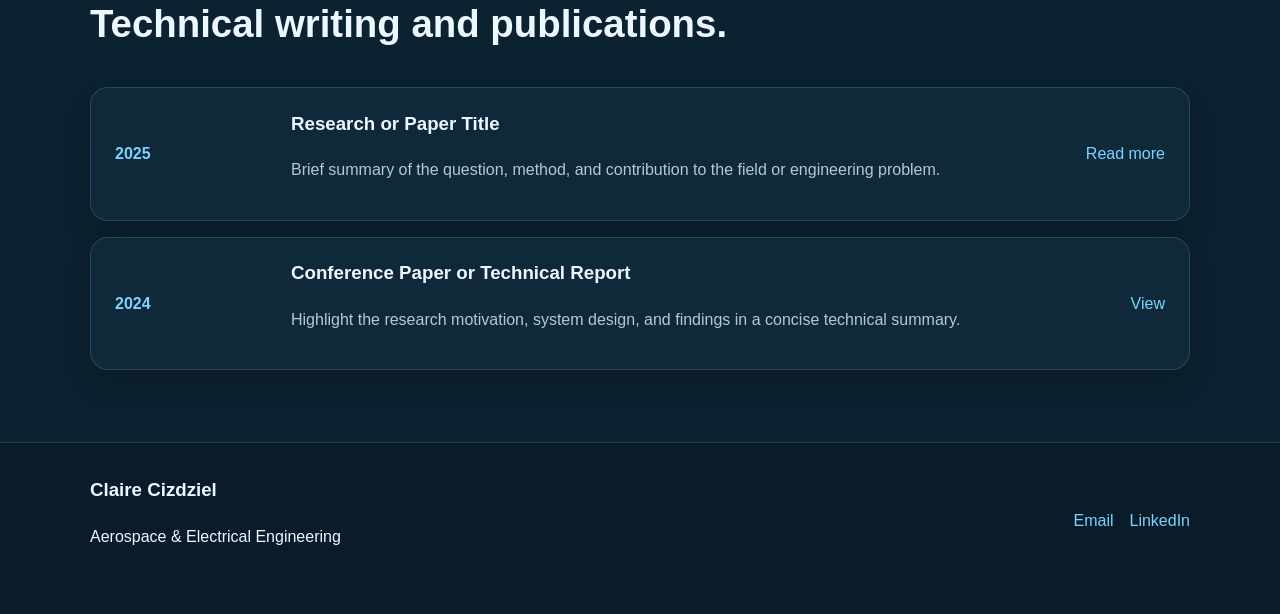
==== commit 9e8b7626: "lenscribe" ====
--- a/index.html
+++ b/index.html
@@ -171,15 +171,15 @@
           <div class="project-grid">
             <!-- PROJECT 1: LENSCRIBE -->
             <article class="project-card">
-              <span class="tag">Aerospace Systems</span>
+              <span class="tag">Senior Design Project</span>
               <h3>Lenscribe</h3>
               <p>
-                Electrical Engineering Senior Design Project. 
+                Modular, wearable, AI-powered speech display communication aid for live caption assistance. Fully functional prototype built by a 5-person engineering team.   
               </p>
               <ul>
                 <li>Systems integration</li>
-                <li>Analysis and modeling</li>
-                <li>Validation and iteration</li>
+                <li>Filter design</li>
+                <li>CAD</li>
               </ul>
               <div class="project-links">
                 <a href="projects/lenscribe.html">View project</a>
--- a/styles.css
+++ b/styles.css
@@ -387,6 +387,37 @@
   display: inline-block;
   margin-top: 1rem;
 }
+
+/* ========== PROJECT POSTER STYLES ========== */
+.poster-block {
+  overflow: hidden;
+}
+
+.poster-heading {
+  display: flex;
+  justify-content: space-between;
+  align-items: end;
+  gap: 1rem;
+  margin-bottom: 1.25rem;
+}
+
+.poster-heading .eyebrow {
+  margin-bottom: 0.35rem;
+}
+
+.poster-heading h2 {
+  margin-bottom: 0;
+}
+
+.poster-viewer {
+  display: block;
+  width: 100%;
+  height: min(75vw, 720px);
+  min-height: 420px;
+  border: 1px solid var(--line);
+  background: #ffffff;
+}
+/* ========== END PROJECT POSTER STYLES ========== */
 /* ========== END PROJECT DETAIL PAGE STYLES ========== */
 
 footer {
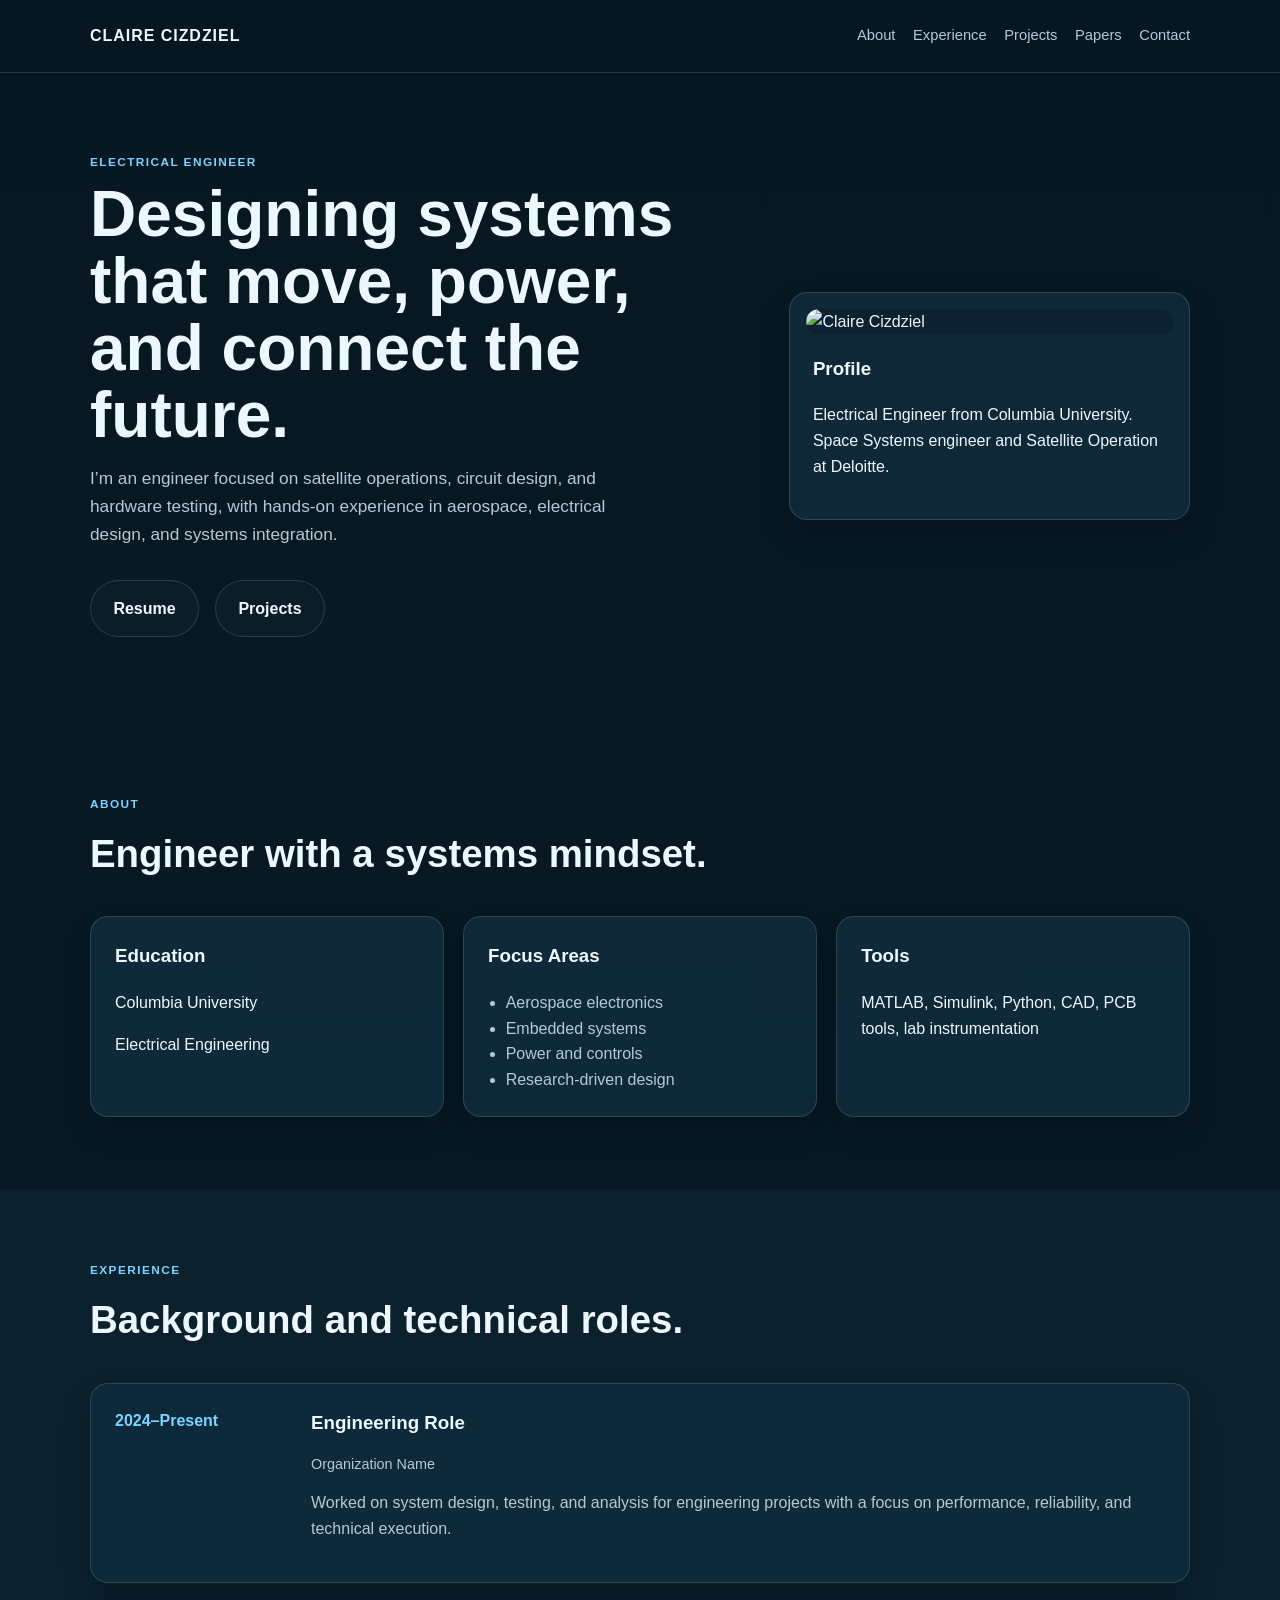
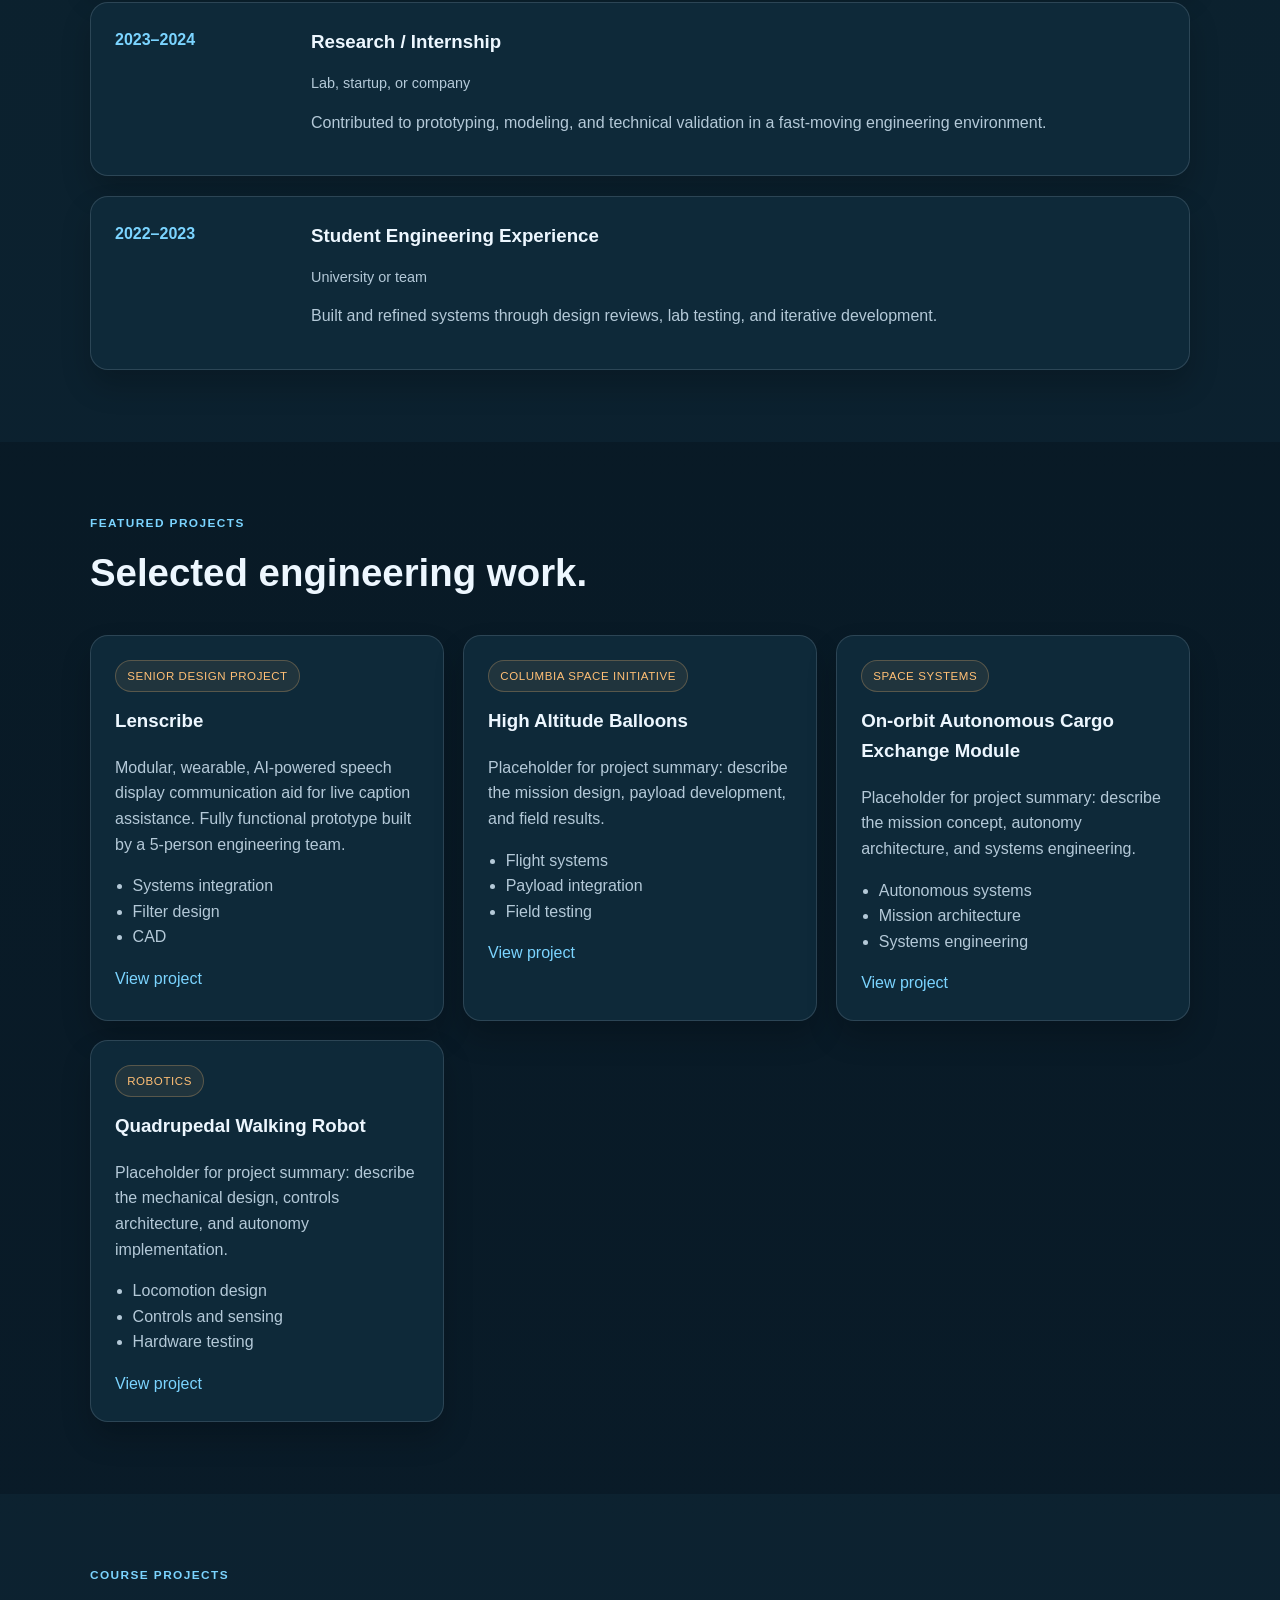
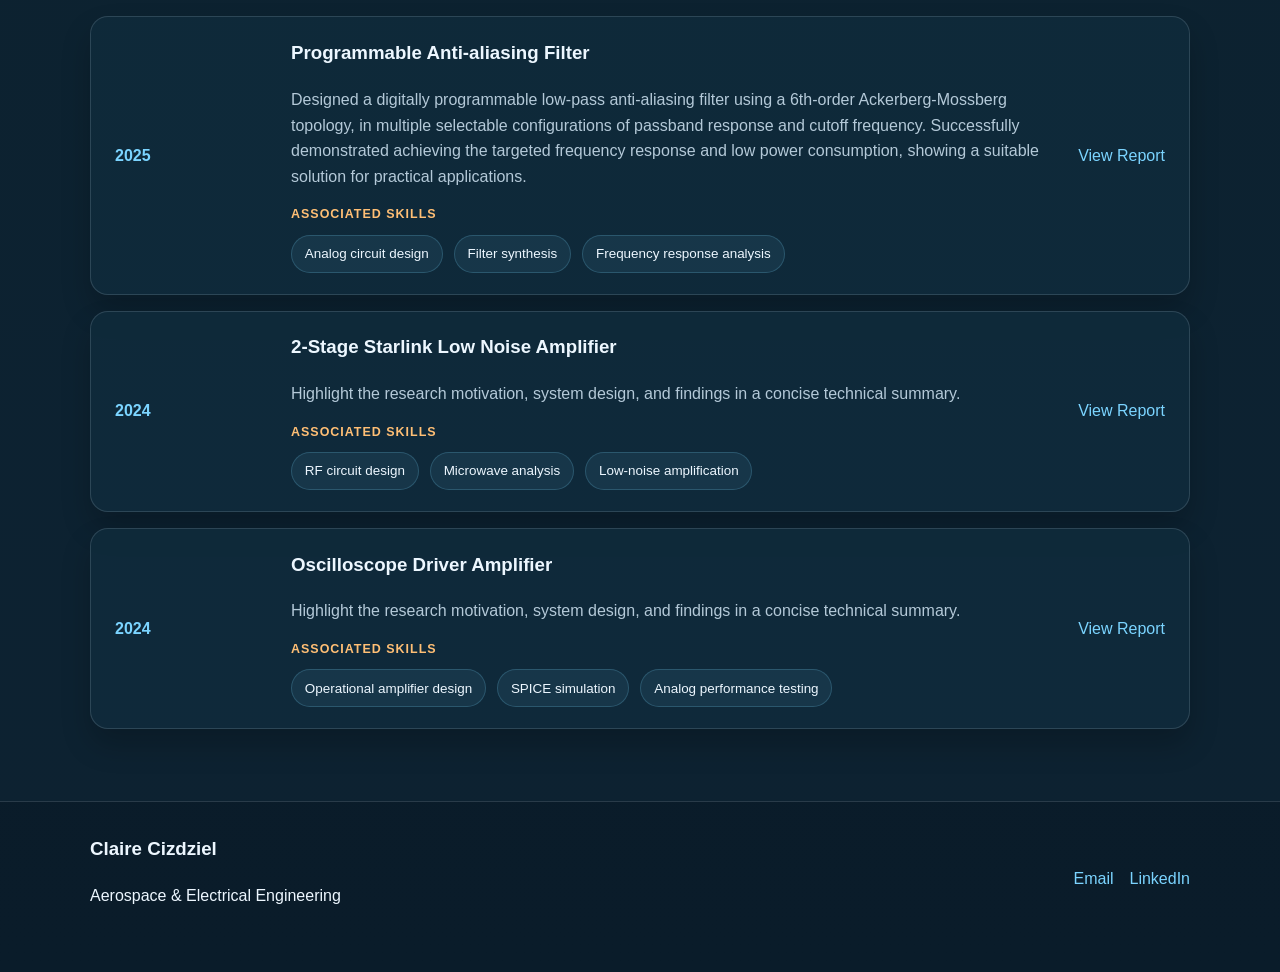
==== commit d669c6c5: "updates" ====
--- a/index.html
+++ b/index.html
@@ -51,7 +51,7 @@
           <aside class="profile-card">
             <!-- Add your headshot or profile image here. Replace the src with your actual image file. -->
             <div class="profile-photo">
-              <img src="docs/assets/DU Profile.png" alt="Claire Cizdziel" />
+              <img src="files/Portfolio%20images/DU%20Profile.png" alt="Claire Cizdziel" />
             </div>
             <div class="mini-bio">
               <h3>Profile</h3>
@@ -188,7 +188,7 @@
 
             <!-- PROJECT 2: HIGH ALTITUDE BALLOONS -->
             <article class="project-card">
-              <span class="tag">High-Altitude Systems</span>
+              <span class="tag">Columbia Space Initiative</span>
               <h3>High Altitude Balloons</h3>
               <p>
                 Placeholder for project summary: describe the mission design,
@@ -204,7 +204,25 @@
               </div>
             </article>
 
-            <!-- PROJECT 3: QUADRUPEDAL WALKING ROBOT -->
+            <!-- PROJECT 3: ON-ORBIT AUTONOMOUS CARGO EXCHANGE MODULE -->
+            <article class="project-card">
+              <span class="tag">Space Systems</span>
+              <h3>On-orbit Autonomous Cargo Exchange Module</h3>
+              <p>
+                Placeholder for project summary: describe the mission concept,
+                autonomy architecture, and systems engineering.
+              </p>
+              <ul>
+                <li>Autonomous systems</li>
+                <li>Mission architecture</li>
+                <li>Systems engineering</li>
+              </ul>
+              <div class="project-links">
+                <a href="projects/on-orbit-autonomous-cargo-exchange-module.html">View project</a>
+              </div>
+            </article>
+
+            <!-- PROJECT 4: QUADRUPEDAL WALKING ROBOT -->
             <article class="project-card">
               <span class="tag">Robotics</span>
               <h3>Quadrupedal Walking Robot</h3>
@@ -221,24 +239,6 @@
                 <a href="projects/quadrupedal-walking-robot.html">View project</a>
               </div>
             </article>
-
-            <!-- PROJECT 4: ON-ORBIT AUTONOMOUS CARGO EXCHANGE MODULE -->
-            <article class="project-card">
-              <span class="tag">Space Systems</span>
-              <h3>On-orbit Autonomous Cargo Exchange Module</h3>
-              <p>
-                Placeholder for project summary: describe the mission concept,
-                autonomy architecture, and systems engineering.
-              </p>
-              <ul>
-                <li>Autonomous systems</li>
-                <li>Mission architecture</li>
-                <li>Systems engineering</li>
-              </ul>
-              <div class="project-links">
-                <a href="projects/on-orbit-autonomous-cargo-exchange-module.html">View project</a>
-              </div>
-            </article>
           </div>
         </div>
       </section>
@@ -250,8 +250,7 @@
       <section id="papers" class="section section-alt">
         <div class="container">
           <div class="section-header">
-            <p class="eyebrow">Papers &amp; Research</p>
-            <h2>Technical writing and publications.</h2>
+            <p class="eyebrow">Course Projects</p>
           </div>
 
           <div class="paper-list">
@@ -259,26 +258,63 @@
               <!-- Replace with a paper title, year, and short abstract summary. -->
               <div class="paper-year">2025</div>
               <div>
-                <h3>Research or Paper Title</h3>
-                <p>
-                  Brief summary of the question, method, and contribution to the
-                  field or engineering problem.
-                </p>
-              </div>
-              <a href="#">Read more</a>
+                <h3>Programmable Anti-aliasing Filter</h3>
+                <p>
+                  Designed a digitally programmable low-pass anti-aliasing filter using a 6th-order Ackerberg-Mossberg topology, in multiple selectable configurations of passband response and cutoff frequency. 
+                  Successfully demonstrated achieving the targeted frequency response and low power consumption, showing a suitable solution for practical applications.
+                </p>
+                <div class="paper-skills">
+                  <h4>Associated skills</h4>
+                  <ul class="chip-list">
+                    <li>Analog circuit design</li>
+                    <li>Filter synthesis</li>
+                    <li>Frequency response analysis</li>
+                  </ul>
+                </div>
+              </div>
+              <a href="files/Portfolio%20files/Programmable_AAF_Filter_Project.pdf" target="_blank" rel="noreferrer">View Report</a>
             </article>
 
             <article class="paper-card">
               <!-- Add additional papers or technical reports here. -->
               <div class="paper-year">2024</div>
               <div>
-                <h3>Conference Paper or Technical Report</h3>
+                <h3>2-Stage Starlink Low Noise Amplifier</h3>
                 <p>
                   Highlight the research motivation, system design, and findings
                   in a concise technical summary.
                 </p>
-              </div>
-              <a href="#">View</a>
+                <div class="paper-skills">
+                  <h4>Associated skills</h4>
+                  <ul class="chip-list">
+                    <li>RF circuit design</li>
+                    <li>Microwave analysis</li>
+                    <li>Low-noise amplification</li>
+                  </ul>
+                </div>
+              </div>
+              <a href="files/Portfolio%20files/Microwave_Circuit_Final_Project.pdf" target="_blank" rel="noreferrer">View Report</a>
+            </article>
+
+            <article class="paper-card">
+              <!-- Add additional papers or technical reports here. -->
+              <div class="paper-year">2024</div>
+              <div>
+                <h3>Oscilloscope Driver Amplifier</h3>
+                <p>
+                  Highlight the research motivation, system design, and findings
+                  in a concise technical summary.
+                </p>
+                <div class="paper-skills">
+                  <h4>Associated skills</h4>
+                  <ul class="chip-list">
+                    <li>Operational amplifier design</li>
+                    <li>SPICE simulation</li>
+                    <li>Analog performance testing</li>
+                  </ul>
+                </div>
+              </div>
+              <a href="files/Portfolio%20files/Presized_OTA_Simulation.pdf" target="_blank" rel="noreferrer">View Report</a>
             </article>
           </div>
         </div>
--- a/styles.css
+++ b/styles.css
@@ -295,6 +295,18 @@
   color: var(--muted);
 }
 
+.paper-skills {
+  margin-top: 1rem;
+}
+
+.paper-skills h4 {
+  margin: 0 0 0.6rem;
+  font-size: 0.78rem;
+  letter-spacing: 0.08em;
+  text-transform: uppercase;
+  color: var(--accent);
+}
+
 .project-card ul {
   margin: 1rem 0 0 1.1rem;
   padding: 0;
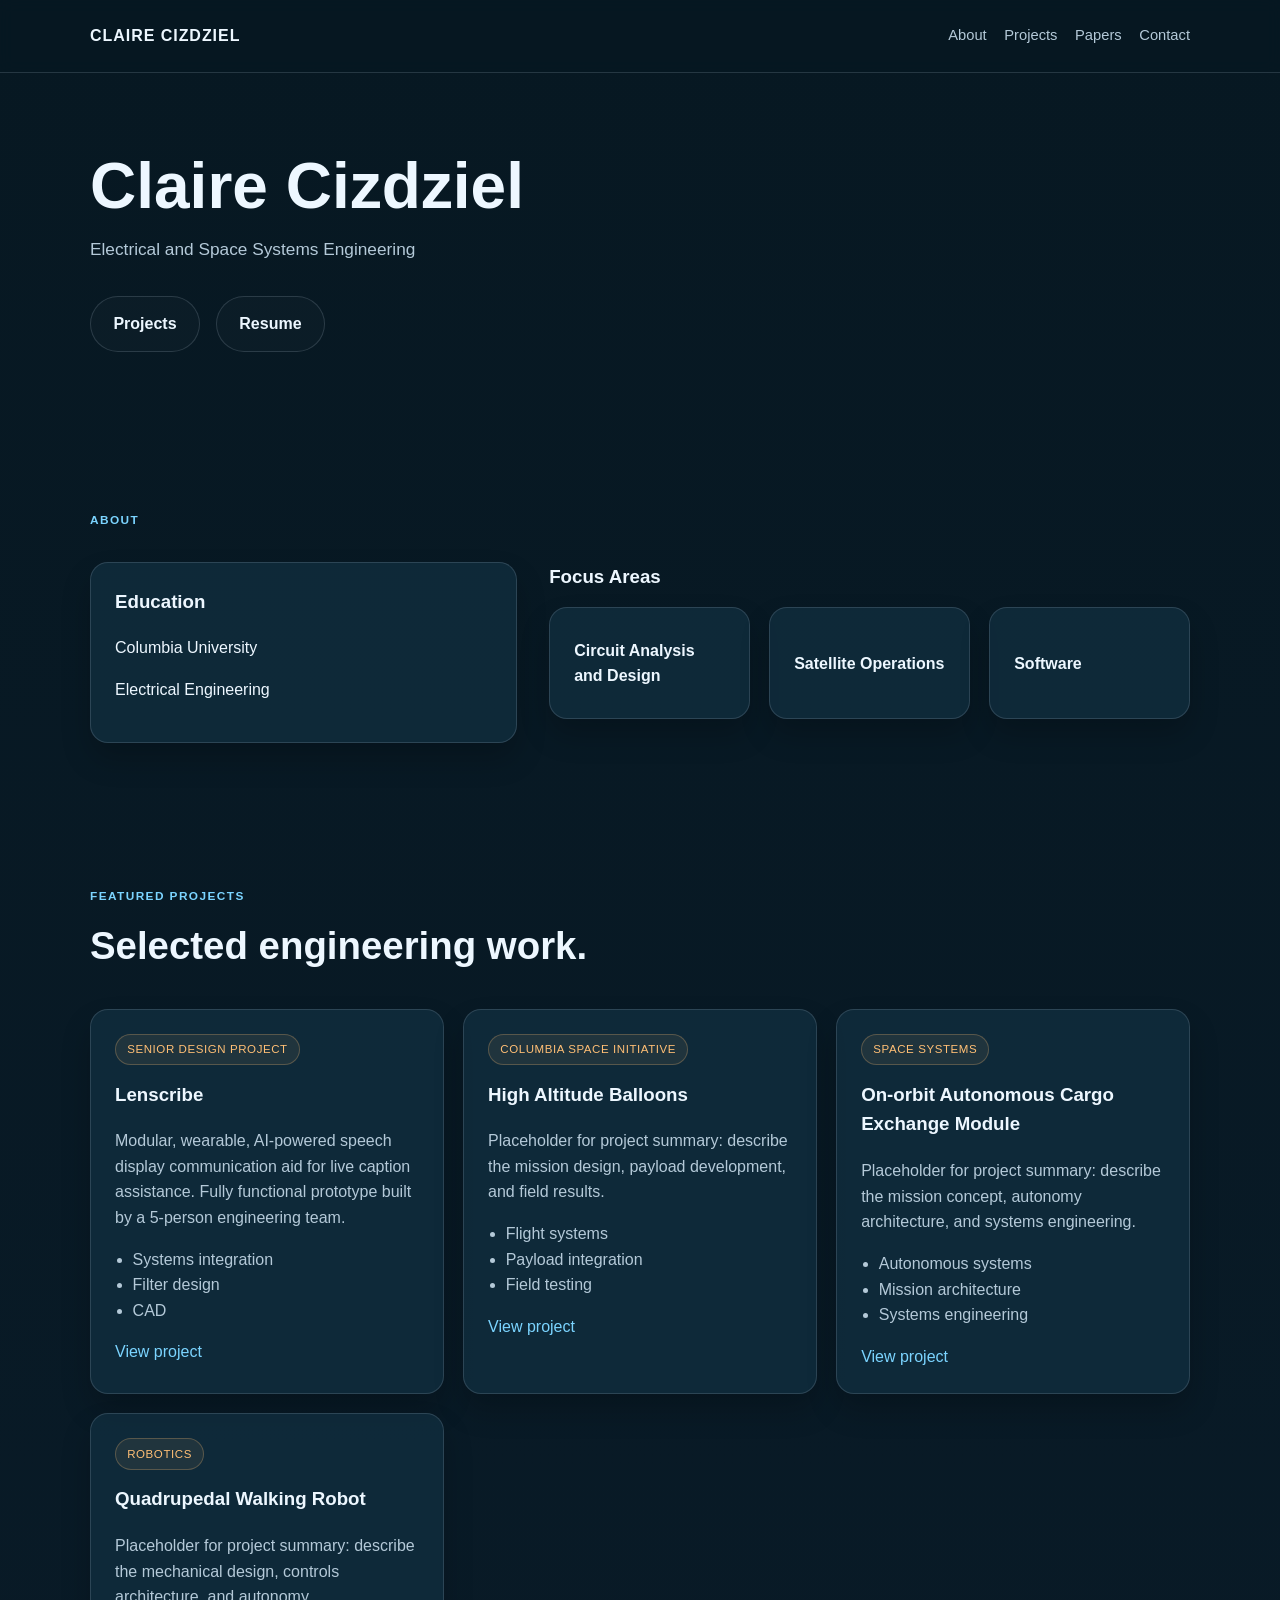
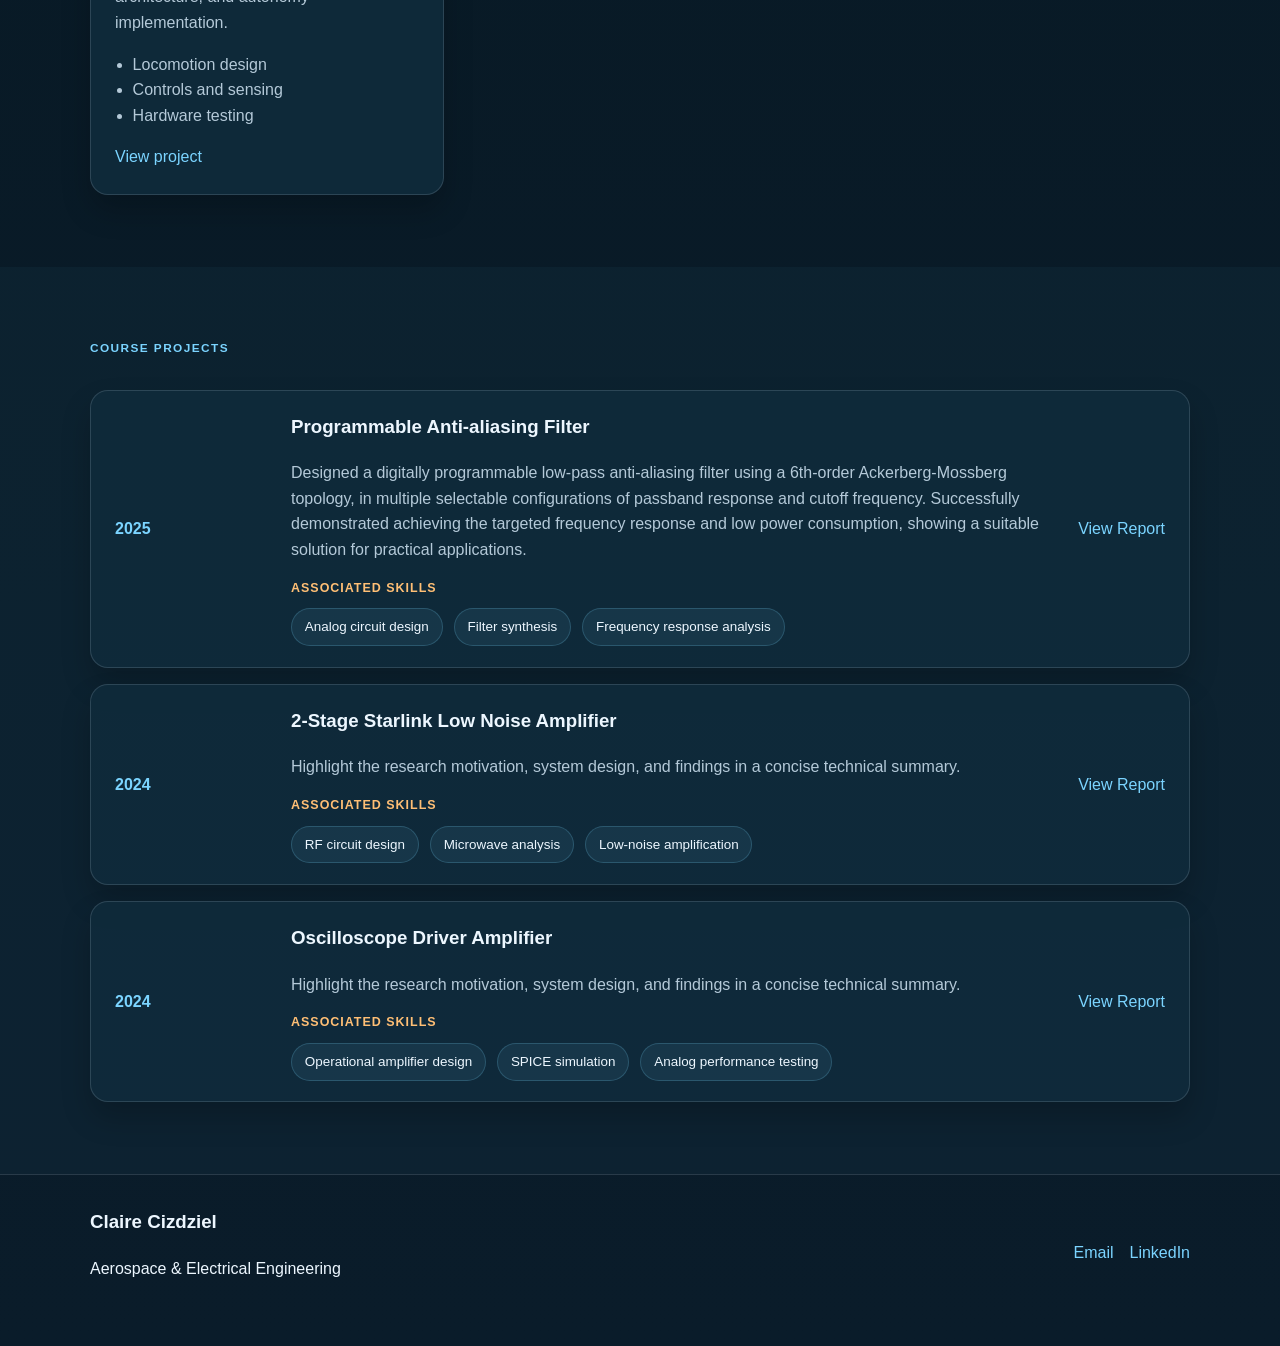
==== commit 1db9d5d3: "Testing updates" ====
--- a/index.html
+++ b/index.html
@@ -16,7 +16,6 @@
         <a href="#top" class="brand">Claire Cizdziel</a>
         <nav class="nav-links" aria-label="Main navigation">
           <a href="#about">About</a>
-          <a href="#experience">Experience</a>
           <a href="#projects">Projects</a>
           <a href="#papers">Papers</a>
           <a href="#contact">Contact</a>
@@ -25,134 +24,41 @@
     </header>
 
     <main id="top">
-      <!-- HERO / INTRO SECTION
-           Replace the title, short bio, and CTA links with your actual branding and resume PDF.
-           Example: update name, headline, focus areas, and resume link.
-      -->
       <section class="hero">
         <div class="container hero-grid">
           <div class="hero-copy">
-            <p class="eyebrow">Electrical Engineer</p>
-            <h1>Designing systems that move, power, and connect the future.</h1>
-            <p class="lead">
-              I’m an engineer focused on satellite operations, circuit design, and hardware testing, with hands-on experience in
-                aerospace, electrical design, and systems integration.
-            </p>
+            <h1>Claire Cizdziel</h1>
+            <p class="lead">Electrical and Space Systems Engineering</p>
 
             <div class="hero-actions">
-              <!-- Replace this resume link with your final PDF path or portfolio resume section. -->
+              <a class="btn btn-secondary" href="#projects">Projects</a>
               <a class="btn btn-secondary" href="docs/assets/Claire_Cizdziel_2025_Resume.pdf" target="_blank">Resume</a>
-              <!-- Update this button text if you want a different CTA target. -->
-              <a class="btn btn-secondary" href="#projects">Projects</a>
             </div>
-
-          </div>
-
-          <aside class="profile-card">
-            <!-- Add your headshot or profile image here. Replace the src with your actual image file. -->
-            <div class="profile-photo">
-              <img src="files/Portfolio%20images/DU%20Profile.png" alt="Claire Cizdziel" />
-            </div>
-            <div class="mini-bio">
-              <h3>Profile</h3>
-              <p>
-                Electrical Engineer from Columbia University. Space Systems engineer and Satellite Operation at Deloitte.
-              </p>
-            </div>
-          </aside>
-        </div>
-      </section>
-
-      <!-- ABOUT SECTION
-           Use this area for your education, technical focus, and core capabilities.
-           Update each card with your real background and skills.
-      -->
+          </div>
+        </div>
+      </section>
+
       <section id="about" class="section">
         <div class="container">
           <div class="section-header">
             <p class="eyebrow">About</p>
-            <h2>Engineer with a systems mindset.</h2>
           </div>
 
           <div class="about-grid">
             <article class="info-card">
-              <!-- Replace with your actual school, degree, and graduation year. -->
               <h3>Education</h3>
               <p>Columbia University</p>
               <p>Electrical Engineering</p>
             </article>
 
-            <article class="info-card">
-              <!-- Add your strongest engineering interest areas here. -->
+            <div class="focus-areas">
               <h3>Focus Areas</h3>
-              <ul>
-                <li>Aerospace electronics</li>
-                <li>Embedded systems</li>
-                <li>Power and controls</li>
-                <li>Research-driven design</li>
-              </ul>
-            </article>
-
-            <article class="info-card">
-              <!-- List tools and software you actually use in your work. -->
-              <h3>Tools</h3>
-              <p>MATLAB, Simulink, Python, CAD, PCB tools, lab instrumentation</p>
-            </article>
-          </div>
-        </div>
-      </section>
-
-      <!-- EXPERIENCE / RESUME SECTION
-           This is where you should paste the timeline from your resume.
-           Keep each entry as: role, company, dates, 1-2 sentence description.
-      -->
-      <section id="experience" class="section section-alt">
-        <div class="container">
-          <div class="section-header">
-            <p class="eyebrow">Experience</p>
-            <h2>Background and technical roles.</h2>
-          </div>
-
-          <div class="timeline">
-            <article class="timeline-item">
-              <!-- Replace with your actual role date range. -->
-              <div class="timeline-date">2024–Present</div>
-              <div>
-                <!-- Replace with actual title and company. -->
-                <h3>Engineering Role</h3>
-                <p class="meta">Organization Name</p>
-                <p>
-                  Worked on system design, testing, and analysis for engineering
-                  projects with a focus on performance, reliability, and technical
-                  execution.
-                </p>
-              </div>
-            </article>
-
-            <article class="timeline-item">
-              <!-- Add more roles here in the same format as your resume. -->
-              <div class="timeline-date">2023–2024</div>
-              <div>
-                <h3>Research / Internship</h3>
-                <p class="meta">Lab, startup, or company</p>
-                <p>
-                  Contributed to prototyping, modeling, and technical validation
-                  in a fast-moving engineering environment.
-                </p>
-              </div>
-            </article>
-
-            <article class="timeline-item">
-              <div class="timeline-date">2022–2023</div>
-              <div>
-                <h3>Student Engineering Experience</h3>
-                <p class="meta">University or team</p>
-                <p>
-                  Built and refined systems through design reviews, lab testing,
-                  and iterative development.
-                </p>
-              </div>
-            </article>
+              <div class="focus-area-grid">
+                <article class="info-card">Circuit Analysis and Design</article>
+                <article class="info-card">Satellite Operations</article>
+                <article class="info-card">Software</article>
+              </div>
+            </div>
           </div>
         </div>
       </section>
--- a/styles.css
+++ b/styles.css
@@ -135,9 +135,13 @@
 
 .hero-grid {
   display: grid;
-  grid-template-columns: 1.5fr 0.9fr;
+  grid-template-columns: 1fr;
   gap: 2rem;
   align-items: center;
+}
+
+.hero-copy {
+  max-width: 760px;
 }
 
 .hero-actions {
@@ -225,12 +229,29 @@
 
 .about-grid {
   display: grid;
+  grid-template-columns: minmax(0, 0.8fr) minmax(0, 1.2fr);
+  gap: 2rem;
+}
+
+.info-card {
+  padding: 1.5rem;
+}
+
+.focus-areas h3 {
+  margin-bottom: 1rem;
+}
+
+.focus-area-grid {
+  display: grid;
   grid-template-columns: repeat(3, minmax(0, 1fr));
   gap: 1.2rem;
 }
 
-.info-card {
-  padding: 1.5rem;
+.focus-area-grid .info-card {
+  display: flex;
+  align-items: center;
+  min-height: 7rem;
+  font-weight: 700;
 }
 
 .info-card ul {
@@ -454,6 +475,7 @@
 @media (max-width: 860px) {
   .hero-grid,
   .about-grid,
+  .focus-area-grid,
   .project-grid,
   .paper-card,
   .timeline-item {
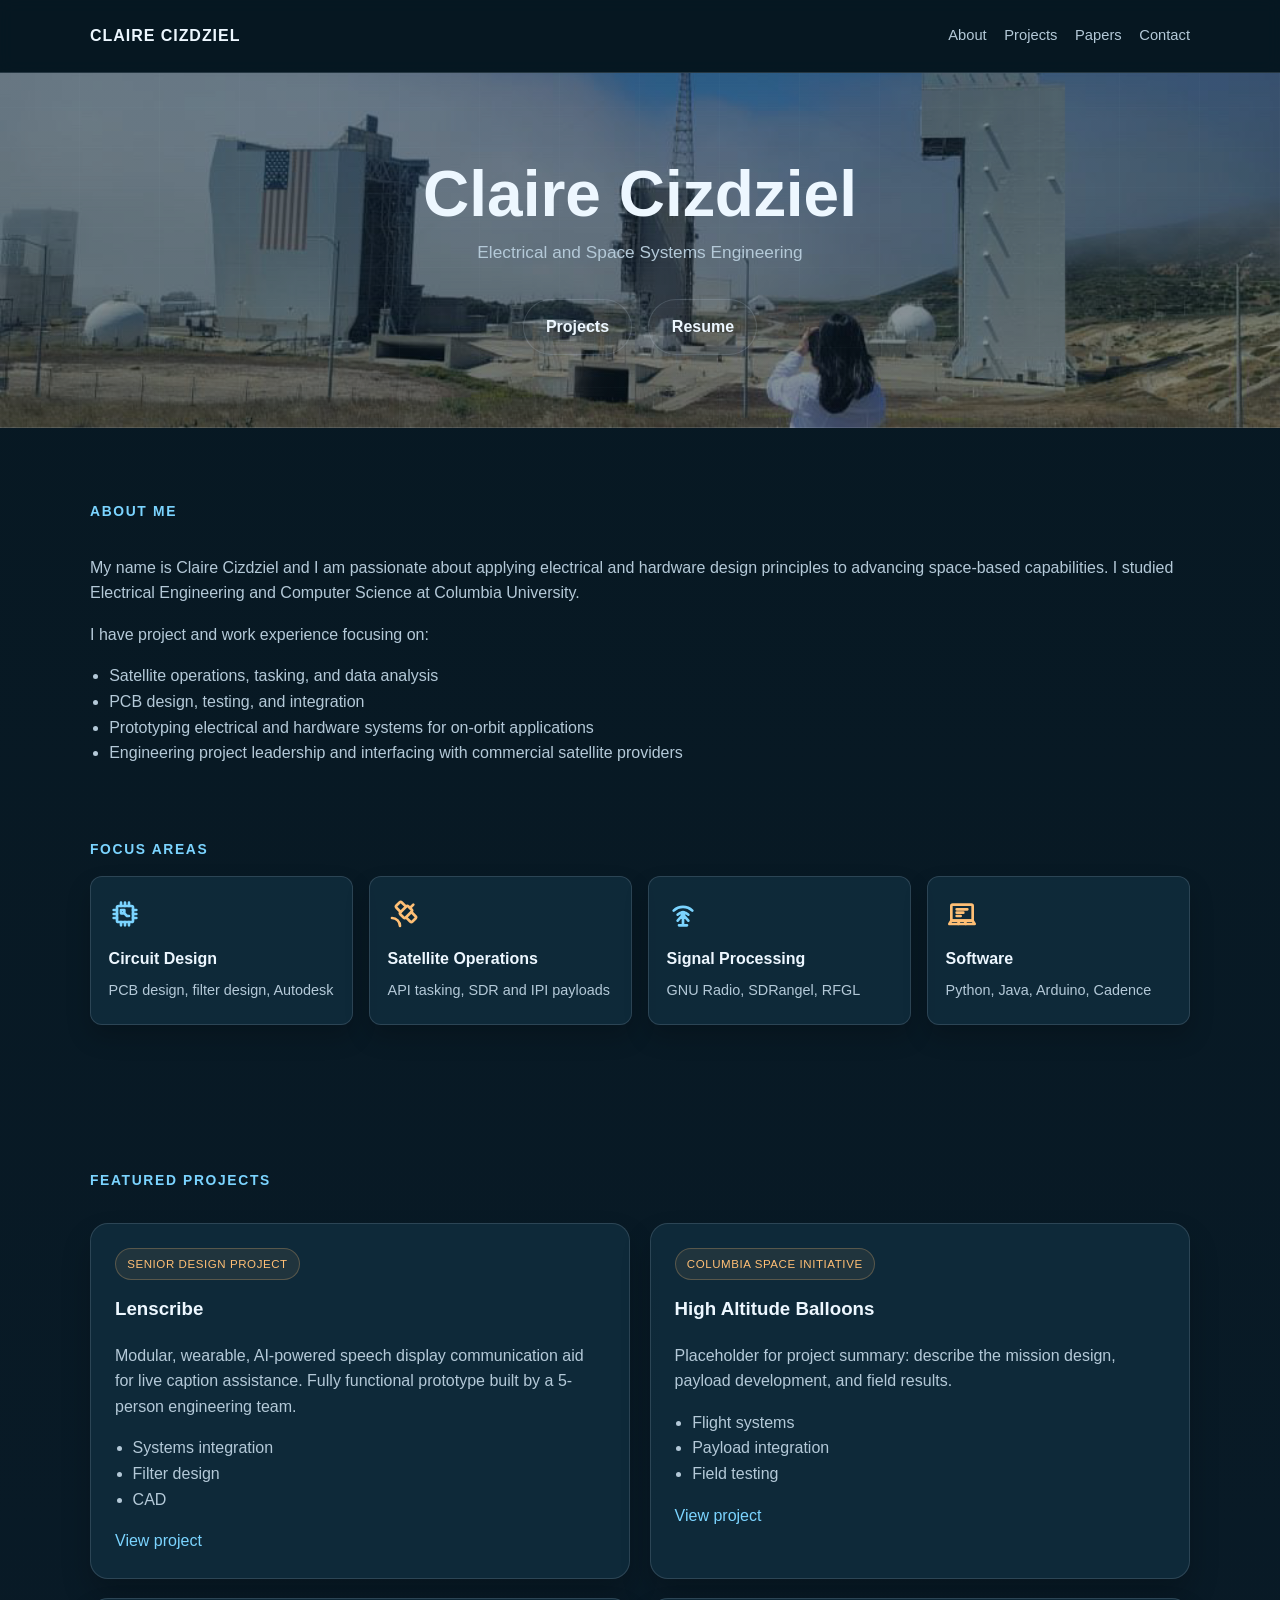
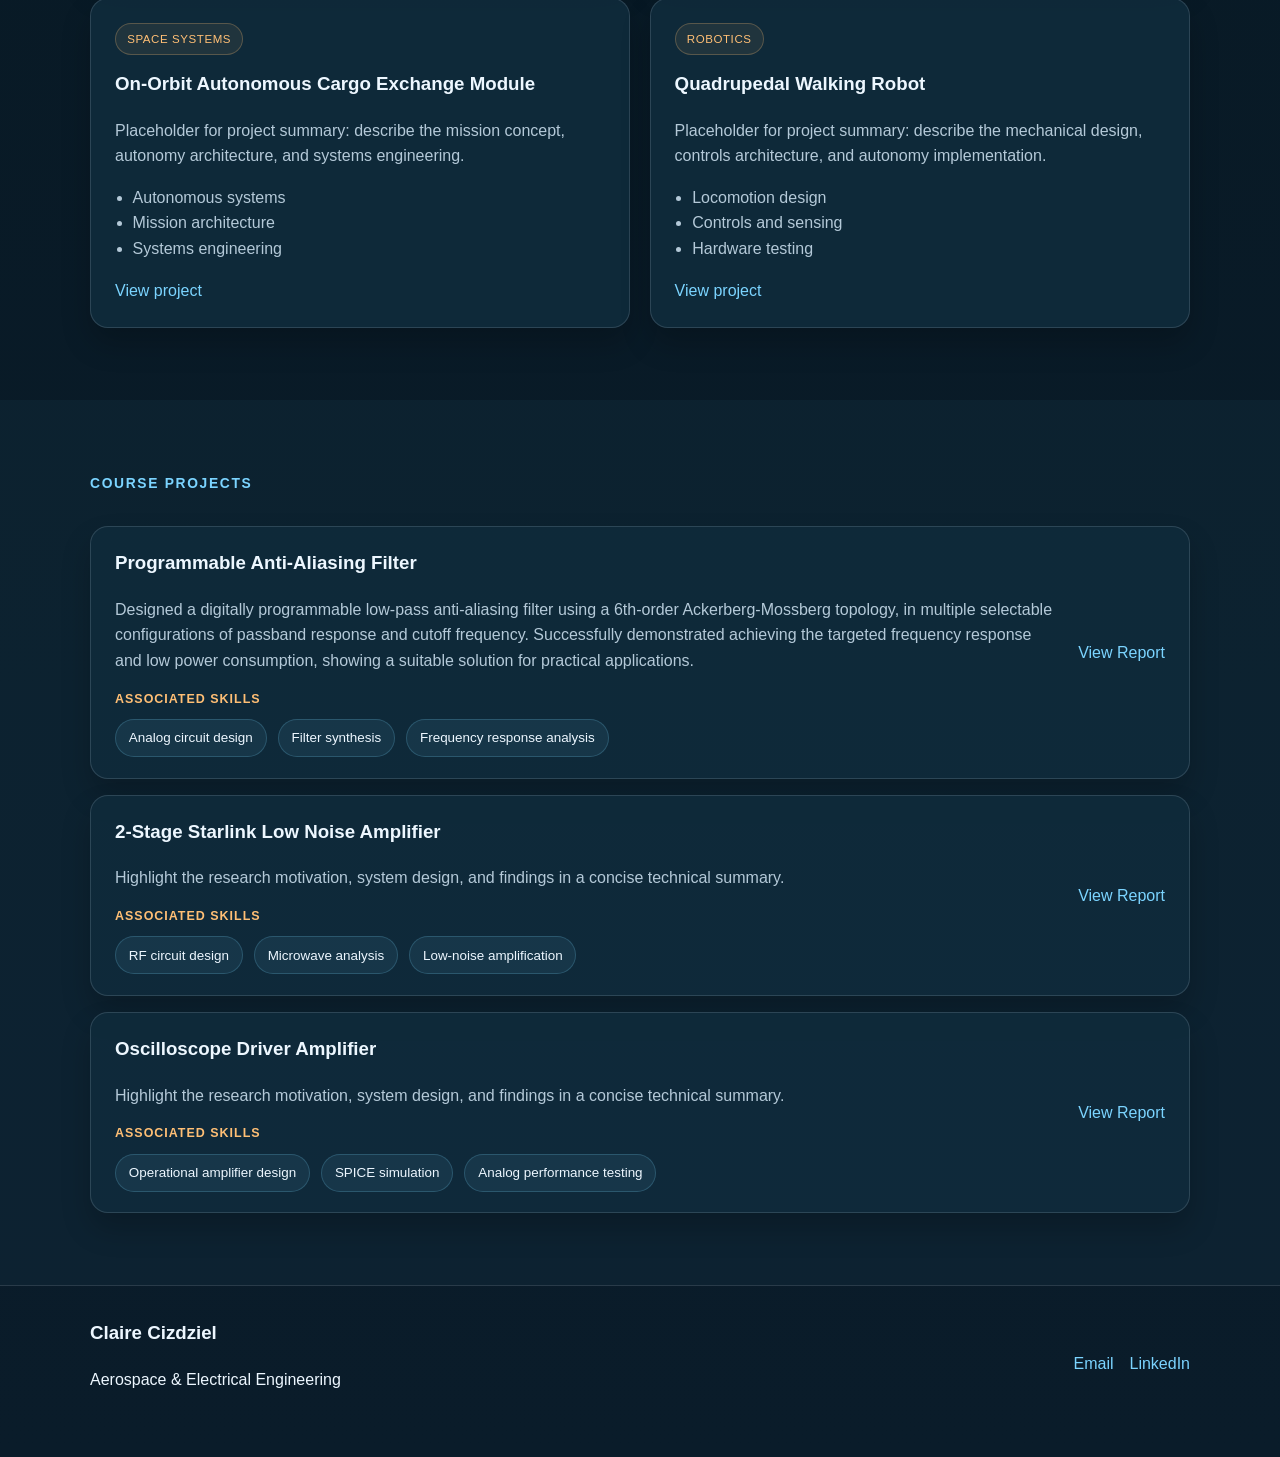
==== commit 3b089be9: "Updates to all" ====
--- a/index.html
+++ b/index.html
@@ -41,23 +41,58 @@
       <section id="about" class="section">
         <div class="container">
           <div class="section-header">
-            <p class="eyebrow">About</p>
-          </div>
-
-          <div class="about-grid">
-            <article class="info-card">
-              <h3>Education</h3>
-              <p>Columbia University</p>
-              <p>Electrical Engineering</p>
-            </article>
-
-            <div class="focus-areas">
-              <h3>Focus Areas</h3>
-              <div class="focus-area-grid">
-                <article class="info-card">Circuit Analysis and Design</article>
-                <article class="info-card">Satellite Operations</article>
-                <article class="info-card">Software</article>
-              </div>
+            <p class="eyebrow">About Me</p>
+          </div>
+
+          <div class="about-copy">
+            <p>My name is Claire Cizdziel and I am passionate about applying electrical and hardware design principles to advancing space-based capabilities. I studied Electrical Engineering and Computer Science at Columbia University.</p>
+            <p>I have project and work experience focusing on:</p>
+            <ul>
+              <li>Satellite operations, tasking, and data analysis</li>
+              <li>PCB design, testing, and integration</li>
+              <li>Prototyping electrical and hardware systems for on-orbit applications</li>
+              <li>Engineering project leadership and interfacing with commercial satellite providers</li>
+            </ul>
+          </div>
+
+          <div class="focus-areas">
+            <p class="eyebrow">Focus Areas</p>
+            <div class="focus-area-grid">
+              <article class="focus-area">
+                <svg class="focus-icon" viewBox="0 0 48 48" aria-hidden="true">
+                  <rect x="12" y="12" width="24" height="24" rx="2" />
+                  <path d="M18 18h5v5h-5zM27 27h3M24 12V7M30 12V7M18 12V7M24 36v5M30 36v5M18 36v5M12 18H7M12 24H7M12 30H7M36 18h5M36 24h5M36 30h5M23 23l4 4" />
+                </svg>
+                <h4>Circuit Design</h4>
+                <p>PCB design, filter design, Autodesk</p>
+              </article>
+              <article class="focus-area">
+                <svg class="focus-icon" viewBox="0 0 24 24" aria-hidden="true">
+                  <path d="m13.5 6.5-3.148-3.148a1.205 1.205 0 0 0-1.704 0L6.352 5.648a1.205 1.205 0 0 0 0 1.704L9.5 10.5" />
+                  <path d="M16.5 7.5 19 5" />
+                  <path d="m17.5 10.5 3.148 3.148a1.205 1.205 0 0 1 0 1.704l-2.296 2.296a1.205 1.205 0 0 1-1.704 0L13.5 14.5" />
+                  <path d="M9 21a6 6 0 0 0-6-6" />
+                  <path d="M9.352 10.648a1.205 1.205 0 0 0 0 1.704l2.296 2.296a1.205 1.205 0 0 0 1.704 0l4.296-4.296a1.205 1.205 0 0 0 0-1.704l-2.296-2.296a1.205 1.205 0 0 0-1.704 0z" />
+                </svg>
+                <h4>Satellite Operations</h4>
+                <p>API tasking, SDR and IPI payloads</p>
+              </article>
+              <article class="focus-area">
+                <svg class="focus-icon" viewBox="0 0 48 48" aria-hidden="true">
+                  <path d="M24 25v16M18 41h12M16 25a11 11 0 0 1 16 0M10 19a20 20 0 0 1 28 0M24 25l-8 9M24 25l8 9" />
+                  <circle cx="24" cy="23" r="2" />
+                </svg>
+                <h4>Signal Processing</h4>
+                <p>GNU Radio, SDRangel, RFGL</p>
+              </article>
+              <article class="focus-area">
+                <svg class="focus-icon" viewBox="0 0 48 48" aria-hidden="true">
+                  <rect x="8" y="10" width="32" height="24" rx="2" />
+                  <path d="M5 39h38l-3-5H8zM18 39l2-5M30 39l-2-5M16 17h16M16 22h10M16 27h6" />
+                </svg>
+                <h4>Software</h4>
+                <p>Python, Java, Arduino, Cadence</p>
+              </article>
             </div>
           </div>
         </div>
@@ -71,7 +106,6 @@
         <div class="container">
           <div class="section-header">
             <p class="eyebrow">Featured Projects</p>
-            <h2>Selected engineering work.</h2>
           </div>
 
           <div class="project-grid">
@@ -113,7 +147,7 @@
             <!-- PROJECT 3: ON-ORBIT AUTONOMOUS CARGO EXCHANGE MODULE -->
             <article class="project-card">
               <span class="tag">Space Systems</span>
-              <h3>On-orbit Autonomous Cargo Exchange Module</h3>
+              <h3>On-Orbit Autonomous Cargo Exchange Module</h3>
               <p>
                 Placeholder for project summary: describe the mission concept,
                 autonomy architecture, and systems engineering.
@@ -162,9 +196,8 @@
           <div class="paper-list">
             <article class="paper-card">
               <!-- Replace with a paper title, year, and short abstract summary. -->
-              <div class="paper-year">2025</div>
               <div>
-                <h3>Programmable Anti-aliasing Filter</h3>
+                <h3>Programmable Anti-Aliasing Filter</h3>
                 <p>
                   Designed a digitally programmable low-pass anti-aliasing filter using a 6th-order Ackerberg-Mossberg topology, in multiple selectable configurations of passband response and cutoff frequency. 
                   Successfully demonstrated achieving the targeted frequency response and low power consumption, showing a suitable solution for practical applications.
@@ -183,7 +216,6 @@
 
             <article class="paper-card">
               <!-- Add additional papers or technical reports here. -->
-              <div class="paper-year">2024</div>
               <div>
                 <h3>2-Stage Starlink Low Noise Amplifier</h3>
                 <p>
@@ -204,7 +236,6 @@
 
             <article class="paper-card">
               <!-- Add additional papers or technical reports here. -->
-              <div class="paper-year">2024</div>
               <div>
                 <h3>Oscilloscope Driver Amplifier</h3>
                 <p>
--- a/styles.css
+++ b/styles.css
@@ -112,6 +112,11 @@
   font-weight: 700;
 }
 
+.section-header .eyebrow,
+.focus-areas .eyebrow {
+  font-size: calc(0.74rem + 2px);
+}
+
 h1 {
   font-size: clamp(2.4rem, 5vw, 4.25rem);
   line-height: 1.05;
@@ -130,25 +135,53 @@
 }
 
 .hero {
-  padding: 5rem 0 4rem;
+  position: relative;
+  isolation: isolate;
+  overflow: hidden;
+  padding: 5.5rem 0 4.5rem;
+  border-bottom: 1px solid var(--line);
+  background:
+    linear-gradient(rgba(7, 24, 34, 0.48), rgba(7, 24, 34, 0.48)),
+    url("files/Portfolio%20images/SLIC_banner.JPG") center 58% / cover no-repeat;
+}
+
+.hero::before {
+  position: absolute;
+  z-index: -1;
+  inset: 0;
+  content: "";
+  background-image:
+    repeating-linear-gradient(90deg, transparent 0 79px, rgba(180, 220, 235, 0.045) 80px),
+    repeating-linear-gradient(0deg, transparent 0 39px, rgba(180, 220, 235, 0.035) 40px);
 }
 
 .hero-grid {
   display: grid;
   grid-template-columns: 1fr;
-  gap: 2rem;
+  justify-items: center;
   align-items: center;
 }
 
 .hero-copy {
-  max-width: 760px;
+  max-width: 900px;
+  text-align: center;
+}
+
+.hero-copy h1 {
+  margin-bottom: 0.7rem;
+}
+
+.hero-copy .lead {
+  max-width: none;
+  margin-bottom: 0;
 }
 
 .hero-actions {
   display: flex;
   flex-wrap: wrap;
-  gap: 1rem;
-  margin: 2rem 0 1.4rem;
+  justify-content: center;
+  gap: 1rem;
+  margin: 2rem 0 0;
 }
 
 .btn {
@@ -227,31 +260,78 @@
   padding: 0.2rem 0.4rem 0.5rem;
 }
 
-.about-grid {
-  display: grid;
-  grid-template-columns: minmax(0, 0.8fr) minmax(0, 1.2fr);
-  gap: 2rem;
+.about-copy {
+  color: var(--muted);
+}
+
+.about-copy ul {
+  margin: 0.5rem 0 0 1.2rem;
+  padding: 0;
 }
 
 .info-card {
   padding: 1.5rem;
 }
 
-.focus-areas h3 {
+.focus-areas {
+  margin-top: 4.5rem;
+}
+
+.focus-areas .eyebrow {
   margin-bottom: 1rem;
 }
 
 .focus-area-grid {
   display: grid;
-  grid-template-columns: repeat(3, minmax(0, 1fr));
-  gap: 1.2rem;
-}
-
-.focus-area-grid .info-card {
-  display: flex;
-  align-items: center;
-  min-height: 7rem;
-  font-weight: 700;
+  grid-template-columns: repeat(4, minmax(0, 1fr));
+  gap: 1rem;
+}
+
+.focus-area {
+  min-width: 0;
+  padding: 1.35rem 1.1rem;
+  border: 1px solid var(--line);
+  border-radius: 12px;
+  background: rgba(16, 43, 59, 0.92);
+  box-shadow: 0 12px 24px var(--shadow);
+}
+
+.focus-icon {
+  display: block;
+  width: 2rem;
+  height: 2rem;
+  margin-bottom: 1rem;
+  fill: none;
+  stroke: var(--primary);
+  stroke-linecap: round;
+  stroke-linejoin: round;
+  stroke-width: 4;
+}
+
+.focus-area:nth-child(2) .focus-icon {
+  stroke-width: 2;
+}
+
+.focus-area h4 {
+  margin: 0 0 0.45rem;
+  color: var(--text);
+  font-size: 1rem;
+}
+
+.focus-area p {
+  margin: 0;
+  color: var(--muted);
+  font-size: 0.9rem;
+  overflow-wrap: anywhere;
+}
+
+.focus-area:nth-child(even) .focus-icon {
+  color: var(--accent);
+  stroke: var(--accent);
+}
+
+.focus-area:nth-child(even) h4 {
+  color: var(--text);
 }
 
 .info-card ul {
@@ -289,7 +369,7 @@
 
 .project-grid {
   display: grid;
-  grid-template-columns: repeat(3, minmax(0, 1fr));
+  grid-template-columns: repeat(2, minmax(0, 1fr));
   gap: 1.2rem;
 }
 
@@ -348,7 +428,7 @@
 .paper-card {
   padding: 1.3rem 1.5rem;
   display: grid;
-  grid-template-columns: 160px 1fr auto;
+  grid-template-columns: minmax(0, 1fr) auto;
   gap: 1rem;
   align-items: center;
 }
@@ -369,7 +449,7 @@
 }
 
 .project-hero-inner {
-  max-width: 900px;
+  max-width: none;
 }
 
 .project-hero .eyebrow {
@@ -390,6 +470,34 @@
   display: grid;
   gap: 1.5rem;
   padding-bottom: 4rem;
+}
+
+.project-gallery {
+  display: grid;
+  grid-template-columns: repeat(auto-fit, minmax(min(100%, 280px), 1fr));
+  gap: 1rem;
+}
+
+.project-gallery figure {
+  min-width: 0;
+  margin: 0;
+  overflow: hidden;
+  border: 1px solid var(--line);
+  border-radius: 8px;
+  background: rgba(16, 43, 59, 0.92);
+}
+
+.project-gallery img {
+  display: block;
+  width: 100%;
+  aspect-ratio: 4 / 3;
+  object-fit: cover;
+}
+
+.project-gallery figcaption {
+  padding: 0.7rem 0.9rem;
+  color: var(--muted);
+  font-size: 0.9rem;
 }
 
 .content-block {
@@ -429,9 +537,43 @@
 .poster-heading {
   display: flex;
   justify-content: space-between;
-  align-items: end;
+  align-items: center;
+  flex-wrap: wrap;
   gap: 1rem;
   margin-bottom: 1.25rem;
+}
+
+.poster-controls {
+  display: flex;
+  align-items: center;
+  flex-wrap: wrap;
+  gap: 0.75rem;
+}
+
+.poster-controls label {
+  color: var(--muted);
+  font-size: 0.9rem;
+}
+
+.poster-controls select {
+  padding: 0.45rem 0.65rem;
+  border: 1px solid var(--line);
+  border-radius: 4px;
+  background: var(--bg-soft);
+  color: var(--text);
+  font: inherit;
+}
+
+.balloon-poster-heading {
+  align-items: flex-start;
+}
+
+.balloon-poster-heading-main .eyebrow {
+  margin-bottom: 0.45rem;
+}
+
+.balloon-poster-heading-main .poster-controls {
+  justify-content: flex-start;
 }
 
 .poster-heading .eyebrow {
@@ -474,12 +616,13 @@
 
 @media (max-width: 860px) {
   .hero-grid,
-  .about-grid,
-  .focus-area-grid,
-  .project-grid,
   .paper-card,
   .timeline-item {
     grid-template-columns: 1fr;
+  }
+
+  .focus-area-grid {
+    grid-template-columns: repeat(2, minmax(0, 1fr));
   }
 
   .nav {
@@ -496,3 +639,13 @@
     padding-top: 3.5rem;
   }
 }
+
+@media (max-width: 520px) {
+  .focus-area-grid {
+    grid-template-columns: 1fr;
+  }
+
+  .project-grid {
+    grid-template-columns: 1fr;
+  }
+}
